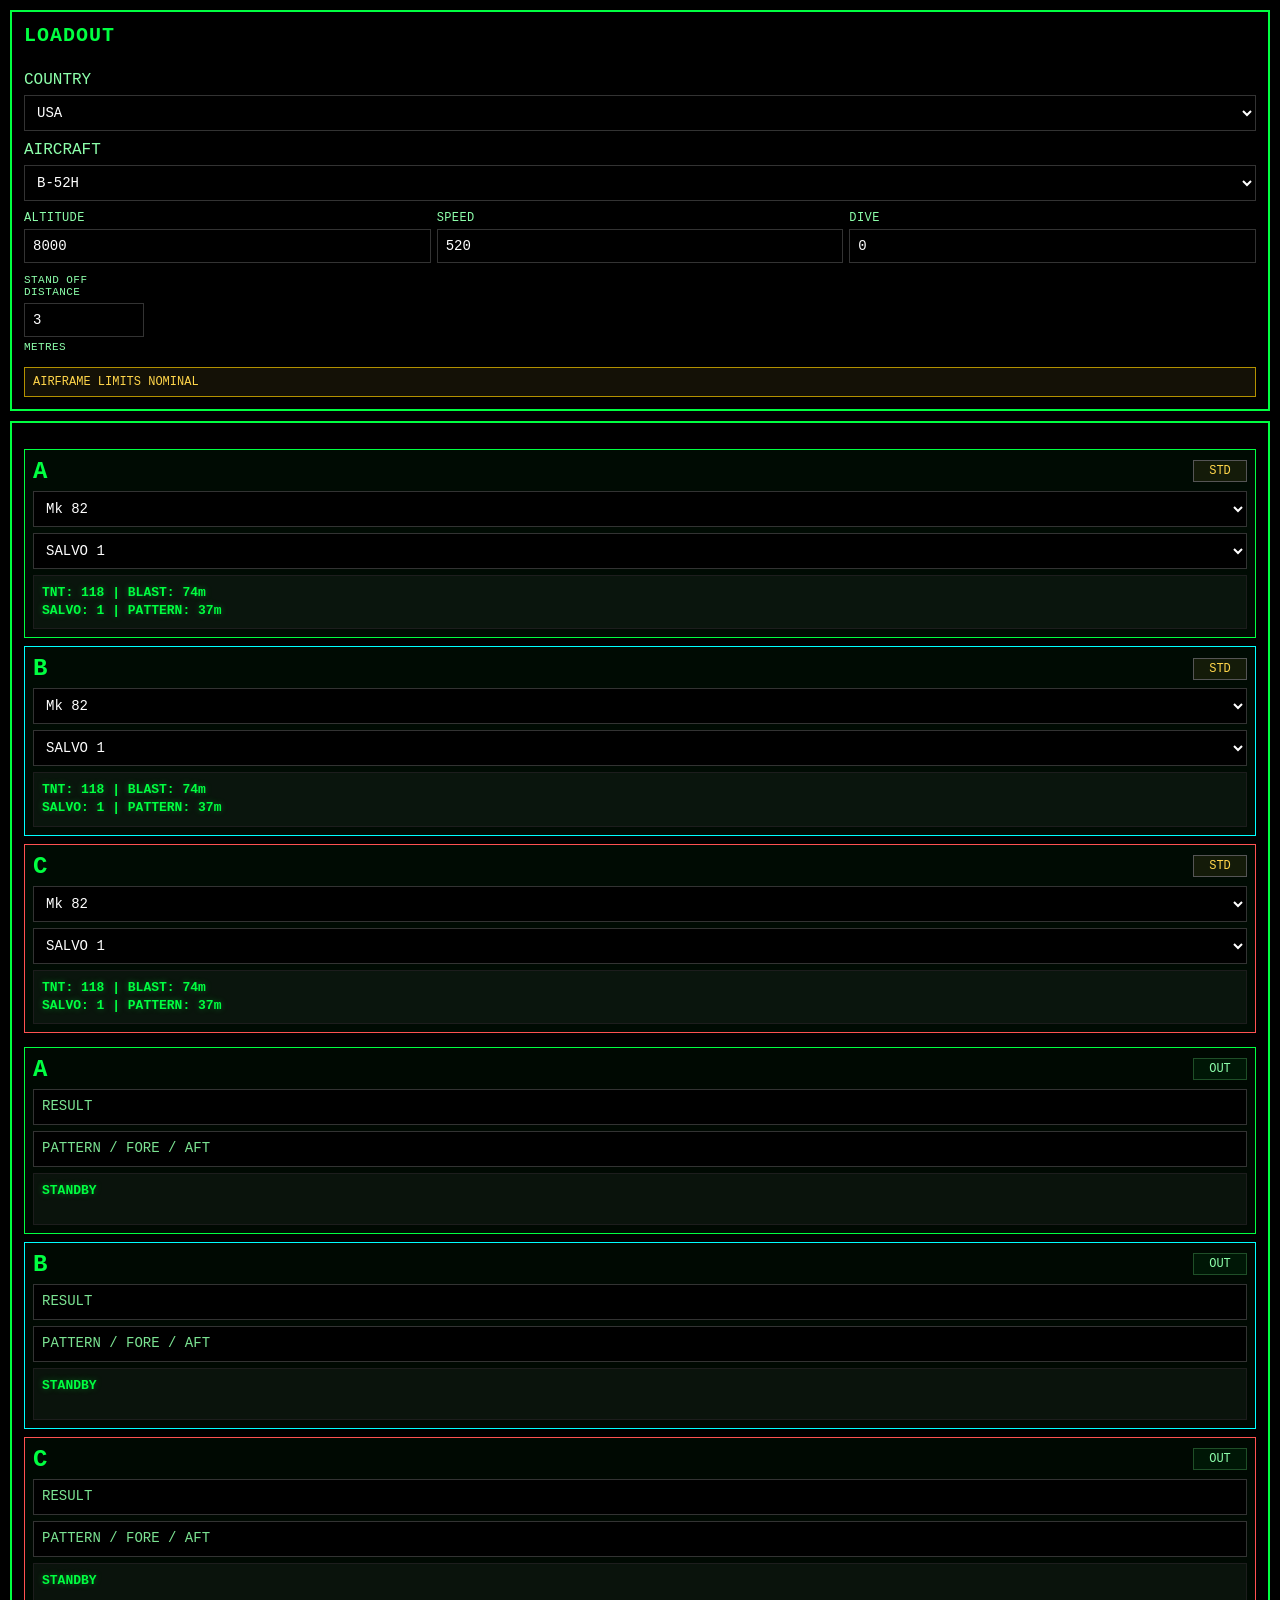
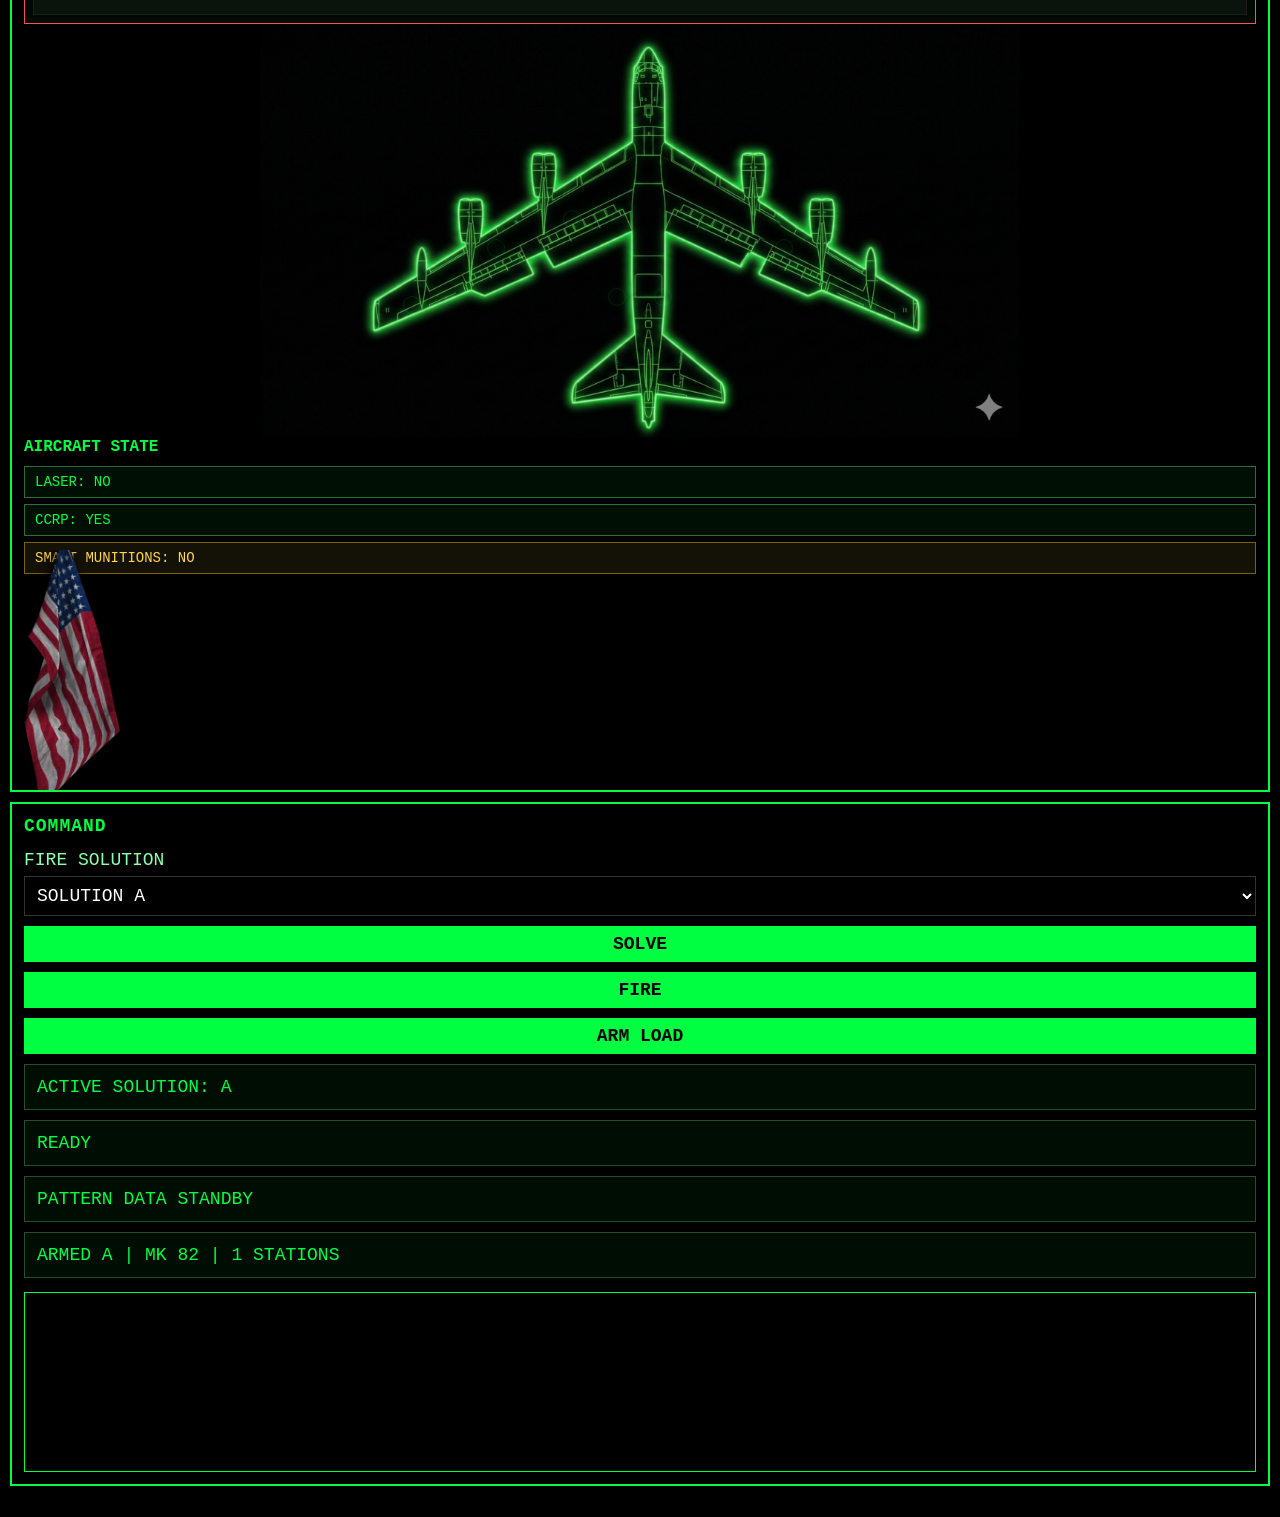
==== index.html @ bca37eea "Add files via upload" ====
<!DOCTYPE html>
<html lang="en">
<head>
  <meta charset="UTF-8">
  <meta name="viewport" content="width=device-width, initial-scale=1.0">
  <title>NORDEN II</title>
  <link rel="stylesheet" href="style.css">
</head>
<body>
  <div class="cockpit">
    <section class="panel left-panel">
      <h2>LOADOUT</h2>

      <label for="country">COUNTRY</label>
      <select id="country" onchange="loadCountry()"></select>

      <label for="ac">AIRCRAFT</label>
      <select id="ac" onchange="loadAircraft()"></select>

      <div class="flight-grid">
        <div class="grid-item">
          <div class="mini-label">ALTITUDE</div>
          <input id="alt" type="number" value="8000">
        </div>
        <div class="grid-item">
          <div class="mini-label">SPEED</div>
          <input id="spd" type="number" value="400" oninput="clampSpeed()">
        </div>
        <div class="grid-item">
          <div class="mini-label">DIVE</div>
          <input id="dive" type="number" value="0">
        </div>
      </div>

      <div class="standoff-block">
        <div class="standoff-label">
          <div>STAND OFF</div>
          <div>DISTANCE</div>
        </div>
        <input id="dist" type="number" value="3">
        <div class="unit-label">METRES</div>
      </div>

      <div id="adv" class="adv">AIRFRAME LIMITS NOMINAL</div>
    </section>

    <section class="panel center-panel">
      <div class="solutions">
        <div class="solution-card sol-a">
          <div class="solution-head">
            <span class="solution-title">A</span>
            <span id="smart-ind-1" class="solution-indicator">STD</span>
          </div>
          <select id="bomb1" onchange="syncSolution(1)"></select>
          <select id="salvo1" onchange="syncSolution(1)"></select>
          <div id="out1" class="solution-readout">READY</div>
        </div>

        <div class="solution-card sol-b">
          <div class="solution-head">
            <span class="solution-title">B</span>
            <span id="smart-ind-2" class="solution-indicator">STD</span>
          </div>
          <select id="bomb2" onchange="syncSolution(2)"></select>
          <select id="salvo2" onchange="syncSolution(2)"></select>
          <div id="out2" class="solution-readout">READY</div>
        </div>

        <div class="solution-card sol-c">
          <div class="solution-head">
            <span class="solution-title">C</span>
            <span id="smart-ind-3" class="solution-indicator">STD</span>
          </div>
          <select id="bomb3" onchange="syncSolution(3)"></select>
          <select id="salvo3" onchange="syncSolution(3)"></select>
          <div id="out3" class="solution-readout">READY</div>
        </div>
      </div>

      <div class="solutions output-solutions">
        <div class="solution-card sol-a output-card">
          <div class="solution-head">
            <span class="solution-title">A</span>
            <span class="solution-indicator output-indicator">OUT</span>
          </div>
          <div class="output-slot">RESULT</div>
          <div class="output-slot">PATTERN / FORE / AFT</div>
          <div id="outA" class="solution-readout output-readout">STANDBY</div>
        </div>

        <div class="solution-card sol-b output-card">
          <div class="solution-head">
            <span class="solution-title">B</span>
            <span class="solution-indicator output-indicator">OUT</span>
          </div>
          <div class="output-slot">RESULT</div>
          <div class="output-slot">PATTERN / FORE / AFT</div>
          <div id="outB" class="solution-readout output-readout">STANDBY</div>
        </div>

        <div class="solution-card sol-c output-card">
          <div class="solution-head">
            <span class="solution-title">C</span>
            <span class="solution-indicator output-indicator">OUT</span>
          </div>
          <div class="output-slot">RESULT</div>
          <div class="output-slot">PATTERN / FORE / AFT</div>
          <div id="outC" class="solution-readout output-readout">STANDBY</div>
        </div>
      </div>

      <div class="aircraft-stage">
        <img src="b52.png" alt="B-52 outline" class="b52">
        <div id="releaseOverlay" class="release-overlay" aria-hidden="true">
          <div class="release-point" data-point="1"></div>
          <div class="release-point" data-point="2"></div>
          <div class="release-point" data-point="3"></div>
          <div class="release-point" data-point="4"></div>
          <div class="release-point" data-point="5"></div>
          <div class="release-point" data-point="6"></div>
          <div class="release-point" data-point="7"></div>
          <div class="release-point" data-point="8"></div>
        </div>
      </div>

      <div class="state-panel under-aircraft">
        <div class="state-title">AIRCRAFT STATE</div>
        <div id="laser" class="state-badge">LASER: NO</div>
        <div id="ccrp" class="state-badge">CCRP: YES</div>
        <div id="smart" class="state-badge smart-off">SMART MUNITIONS: NO</div>
      </div>

      <div class="flag-anchor">
        <img id="flag" class="flag" alt="Country flag">
      </div>
    </section>

    <section class="panel right-panel">
      <h2>COMMAND</h2>

      <label for="focus">FIRE SOLUTION</label>
      <select id="focus" onchange="updateFocus()">
        <option value="1">SOLUTION A</option>
        <option value="2">SOLUTION B</option>
        <option value="3">SOLUTION C</option>
      </select>

      <button onclick="solve()">SOLVE</button>
      <button onclick="fireSolution()">FIRE</button>
      <button onclick="applySalvo()">ARM LOAD</button>

      <div id="focusStatus" class="command-box">ACTIVE SOLUTION: A</div>
      <div id="res" class="command-box">READY</div>
      <div id="pattern" class="command-box">PATTERN DATA STANDBY</div>
      <div id="releaseStatus" class="command-box">RELEASE CHAIN STANDBY</div>

      <div class="radar-box">
        <video id="radarVideo" class="radar-video-panel" autoplay loop muted playsinline>
          <source src="radar.mp4" type="video/mp4">
        </video>
      </div>
    </section>
  </div>

  <script src="script.js"></script>
</body>
</html>
---- style.css ----
* { box-sizing: border-box; }

body {
  margin: 0;
  background: #000;
  color: #00ff41;
  font-family: monospace;
}

.cockpit {
  display: grid;
  grid-template-columns: 300px 1fr 260px;
  gap: 10px;
  padding: 10px;
  min-height: 100vh;
}

.panel {
  border: 2px solid #00ff41;
  background: #000;
  padding: 12px;
  position: relative;
}

h2 {
  margin: 0 0 14px 0;
  font-size: 20px;
  letter-spacing: 1px;
}

label {
  display: block;
  margin: 10px 0 6px;
  color: #8dffab;
  font-size: 16px;
}

input,
select,
button {
  width: 100%;
  background: #000;
  color: #fff;
  border: 1px solid #333;
  padding: 8px;
  font-family: inherit;
  font-size: 14px;
}

button {
  margin-top: 10px;
  background: #00ff41;
  color: #000;
  border: none;
  font-weight: 700;
  cursor: pointer;
}

.left-panel {
  display: flex;
  flex-direction: column;
}

.flight-grid {
  display: grid;
  grid-template-columns: 1fr 1fr 1fr;
  gap: 6px;
  margin-top: 10px;
}

.grid-item {
  min-width: 0;
}

.mini-label {
  font-size: 12px;
  color: #8dffab;
  margin-bottom: 4px;
  letter-spacing: 0.4px;
}

.standoff-block {
  margin-top: 12px;
  max-width: 120px;
}

.standoff-label {
  font-size: 11px;
  color: #8dffab;
  line-height: 1.08;
  margin-bottom: 4px;
  letter-spacing: 0.45px;
}

.unit-label {
  margin-top: 4px;
  font-size: 11px;
  color: #8dffab;
  letter-spacing: 0.4px;
}

.adv {
  margin-top: 14px;
  padding: 7px 8px;
  border: 1px solid #b39100;
  color: #ffd54a;
  background: rgba(255, 213, 74, 0.08);
  font-size: 12px;
}

.center-panel {
  overflow: hidden;
}

.aircraft-stage {
  position: relative;
  width: 100%;
  max-width: 760px;
  margin: 0 auto;
}

.b52 {
  width: 100%;
  max-height: 470px;
  object-fit: contain;
  display: block;
  margin: 0 auto;
}

.release-overlay {
  position: absolute;
  inset: 0;
  pointer-events: none;
}

.release-point {
  position: absolute;
  width: 18px;
  height: 18px;
  border: 1px solid rgba(0, 255, 65, 0.55);
  border-radius: 50%;
  background: rgba(0, 255, 65, 0.10);
  box-shadow: 0 0 8px rgba(0, 255, 65, 0.20);
  opacity: 0.2;
  transform: translate(-50%, -50%);
  transition: opacity 0.18s ease, transform 0.18s ease, box-shadow 0.18s ease, background 0.18s ease;
}

.release-point.armed {
  opacity: 0.9;
  background: rgba(255, 213, 74, 0.28);
  border-color: rgba(255, 213, 74, 0.95);
  box-shadow: 0 0 12px rgba(255, 213, 74, 0.55);
}

.release-point.firing {
  opacity: 1;
  background: rgba(255, 120, 40, 0.85);
  border-color: rgba(255, 180, 80, 1);
  box-shadow: 0 0 18px rgba(255, 120, 40, 0.95);
  transform: translate(-50%, -50%) scale(1.25);
}

.release-point.spent {
  opacity: 0.35;
  background: rgba(0, 255, 65, 0.06);
  border-color: rgba(0, 255, 65, 0.35);
  box-shadow: 0 0 5px rgba(0, 255, 65, 0.15);
}

.release-point[data-point="1"] { left: 20%; top: 68%; }
.release-point[data-point="2"] { left: 31%; top: 54%; }
.release-point[data-point="3"] { left: 41%; top: 47%; }
.release-point[data-point="4"] { left: 47%; top: 66%; }
.release-point[data-point="5"] { left: 53%; top: 66%; }
.release-point[data-point="6"] { left: 59%; top: 47%; }
.release-point[data-point="7"] { left: 69%; top: 54%; }
.release-point[data-point="8"] { left: 80%; top: 68%; }

.state-panel {
  position: absolute;
  top: 10px;
  right: 10px;
  width: 210px;
  z-index: 6;
  text-align: right;
}

.state-title {
  margin-bottom: 10px;
  font-size: 16px;
  font-weight: 700;
}

.state-badge {
  border: 1px solid #2d6d37;
  padding: 7px 10px;
  margin-bottom: 6px;
  background: rgba(0, 255, 65, 0.06);
  font-size: 14px;
}

.smart-off {
  border-color: #7a6400;
  color: #ffd54a;
  background: rgba(255, 213, 74, 0.08);
}

.smart-on {
  border-color: #00ff41;
  color: #00ff41;
  background: rgba(0, 255, 65, 0.08);
}

.solutions {
  position: absolute;
  top: 70px;
  left: 12px;
  width: 300px;
  display: flex;
  flex-direction: column;
  gap: 8px;
  z-index: 5;
}

.output-solutions {
  left: auto;
  right: 12px;
}

.solution-card {
  border: 1px solid #00ff41;
  background: rgba(0, 255, 65, 0.045);
  padding: 8px;
  min-height: 176px;
}

.sol-a { border-color: #00ff41; }
.sol-b { border-color: #00ffff; }
.sol-c { border-color: #ff5151; }

.solution-head {
  display: flex;
  justify-content: space-between;
  align-items: center;
  margin-bottom: 6px;
}

.solution-title {
  font-size: 24px;
  font-weight: 700;
}

.solution-indicator {
  min-width: 54px;
  padding: 3px 6px;
  text-align: center;
  font-size: 12px;
  color: #ffd54a;
  border: 1px solid #555;
  background: rgba(255, 213, 74, 0.08);
}

.solution-indicator.smart {
  color: #00ff41;
  border-color: #00ff41;
  background: rgba(0, 255, 65, 0.08);
}

.solution-card select {
  margin-bottom: 6px;
}

.solution-readout {
  min-height: 52px;
  padding: 8px;
  border: 1px solid #1d1d1d;
  background: rgba(255,255,255,0.04);
  font-size: 13px;
  line-height: 1.4;
  font-weight: 700;
  text-shadow: 0 0 6px rgba(0,255,65,0.35);
}

.output-card {
  background: rgba(0, 255, 65, 0.035);
}

.output-indicator {
  color: #8dffab;
  border-color: #1f4f28;
  background: rgba(0, 255, 65, 0.06);
}

.output-slot {
  width: 100%;
  margin-bottom: 6px;
  background: #000;
  color: #7be392;
  border: 1px solid #333;
  padding: 8px;
  font-family: inherit;
  font-size: 14px;
  min-height: 36px;
}

.output-readout {
  min-height: 52px;
  white-space: pre-line;
}

.flag-anchor {
  position: absolute;
  right: 18px;
  bottom: 78px;
  width: 120px;
  height: 190px;
  z-index: 7;
}

.flag {
  position: absolute;
  left: 0;
  bottom: 0;
  width: 120px;
  height: auto;
  z-index: 2;
  object-fit: contain;
  background: transparent;
}

.under-aircraft {
  top: auto;
  right: auto;
  left: 50%;
  bottom: 182px;
  transform: translateX(-50%);
  width: 250px;
  text-align: center;
  z-index: 6;
}

.right-panel h2,
.right-panel label,
.right-panel select,
.right-panel button,
.command-box {
  font-size: 18px;
}

.command-box {
  border: 1px solid #1f4f28;
  padding: 12px;
  margin-top: 10px;
  min-height: 44px;
  background: rgba(0, 255, 65, 0.05);
}

.radar-box {
  margin-top: 14px;
  width: 100%;
  height: 180px;
  border: 1px solid #00ff41;
  background: #000;
  overflow: hidden;
}

.radar-video-panel {
  width: 100%;
  height: 100%;
  object-fit: cover;
  display: block;
  opacity: 0.55;
  background: #000;
}

@media (max-width: 1280px) {
  .cockpit {
    grid-template-columns: 1fr;
  }

  .solutions,
  .output-solutions {
    position: static;
    width: 100%;
    margin-top: 14px;
  }

  .state-panel,
  .under-aircraft {
    position: static;
    width: 100%;
    margin-bottom: 12px;
    transform: none;
    text-align: left;
  }

  .flag-anchor {
    position: static;
    width: 120px;
    height: 190px;
    margin-top: 14px;
  }
}
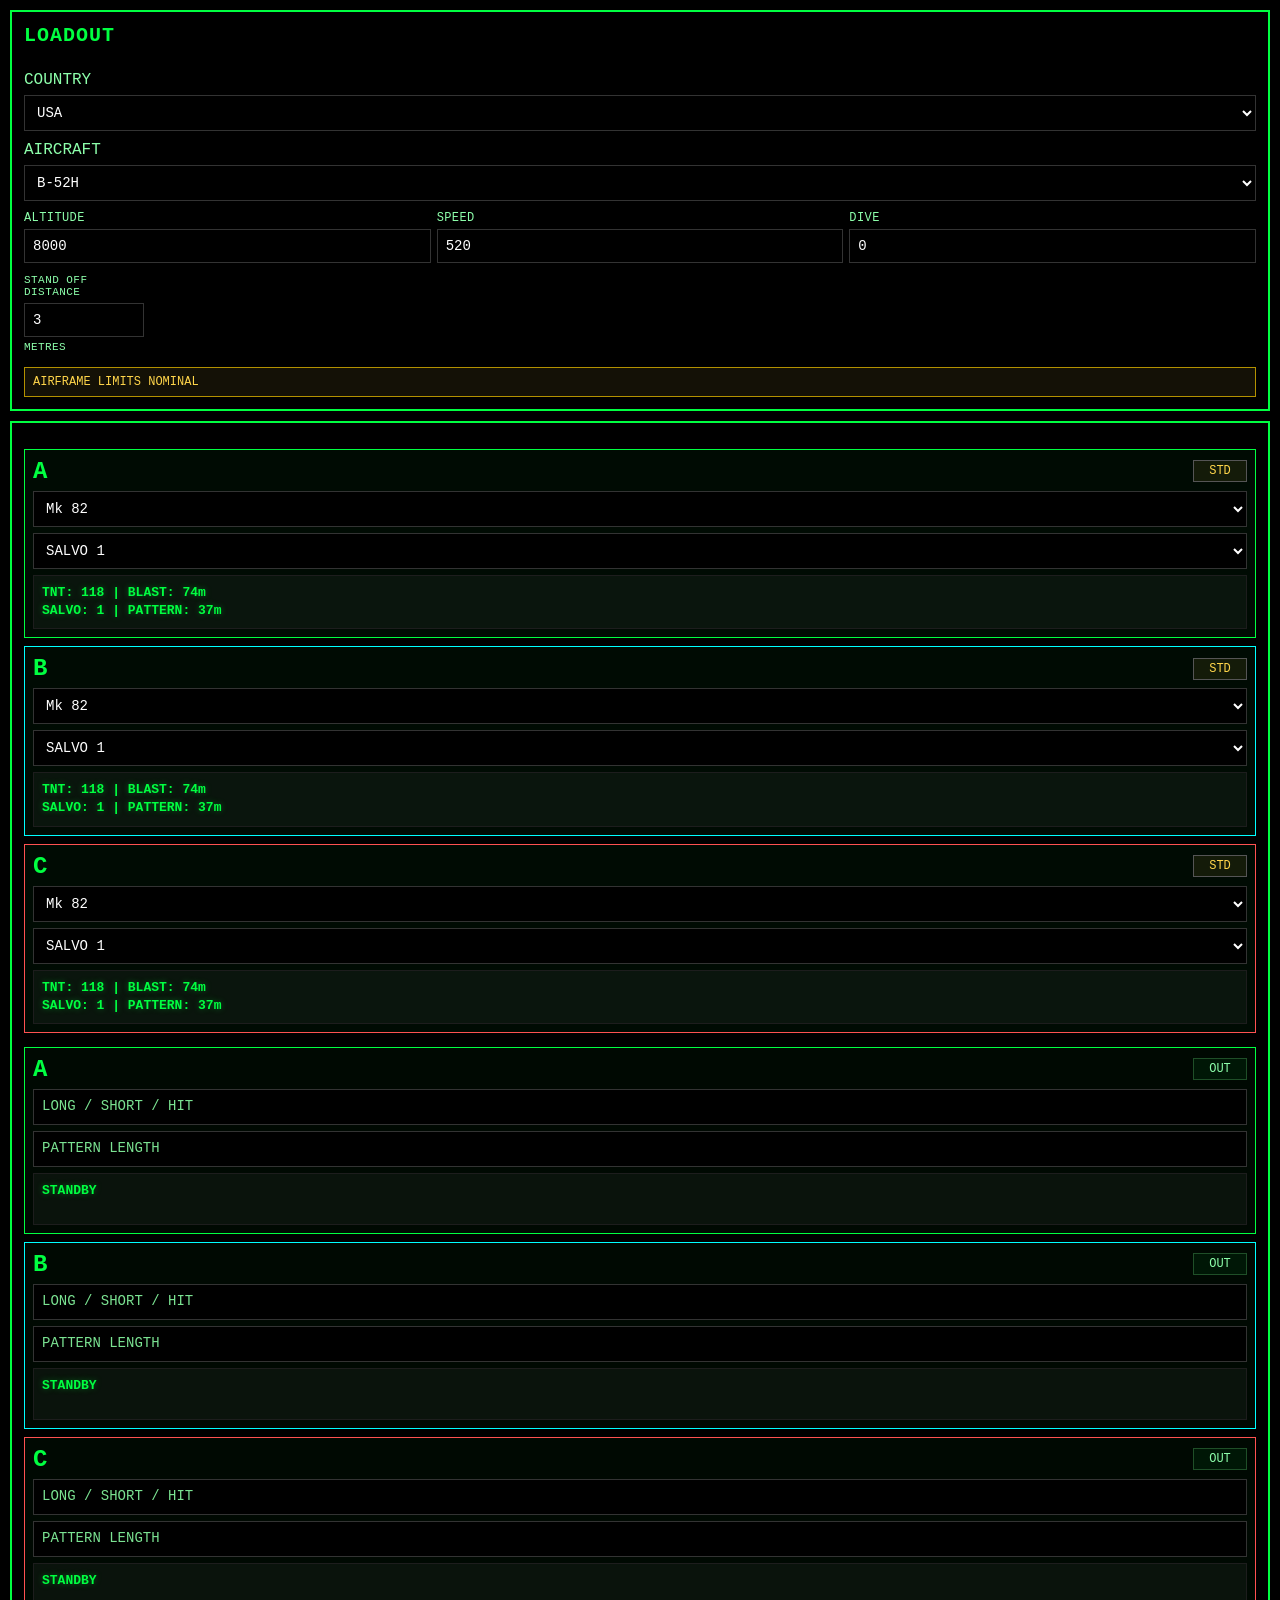
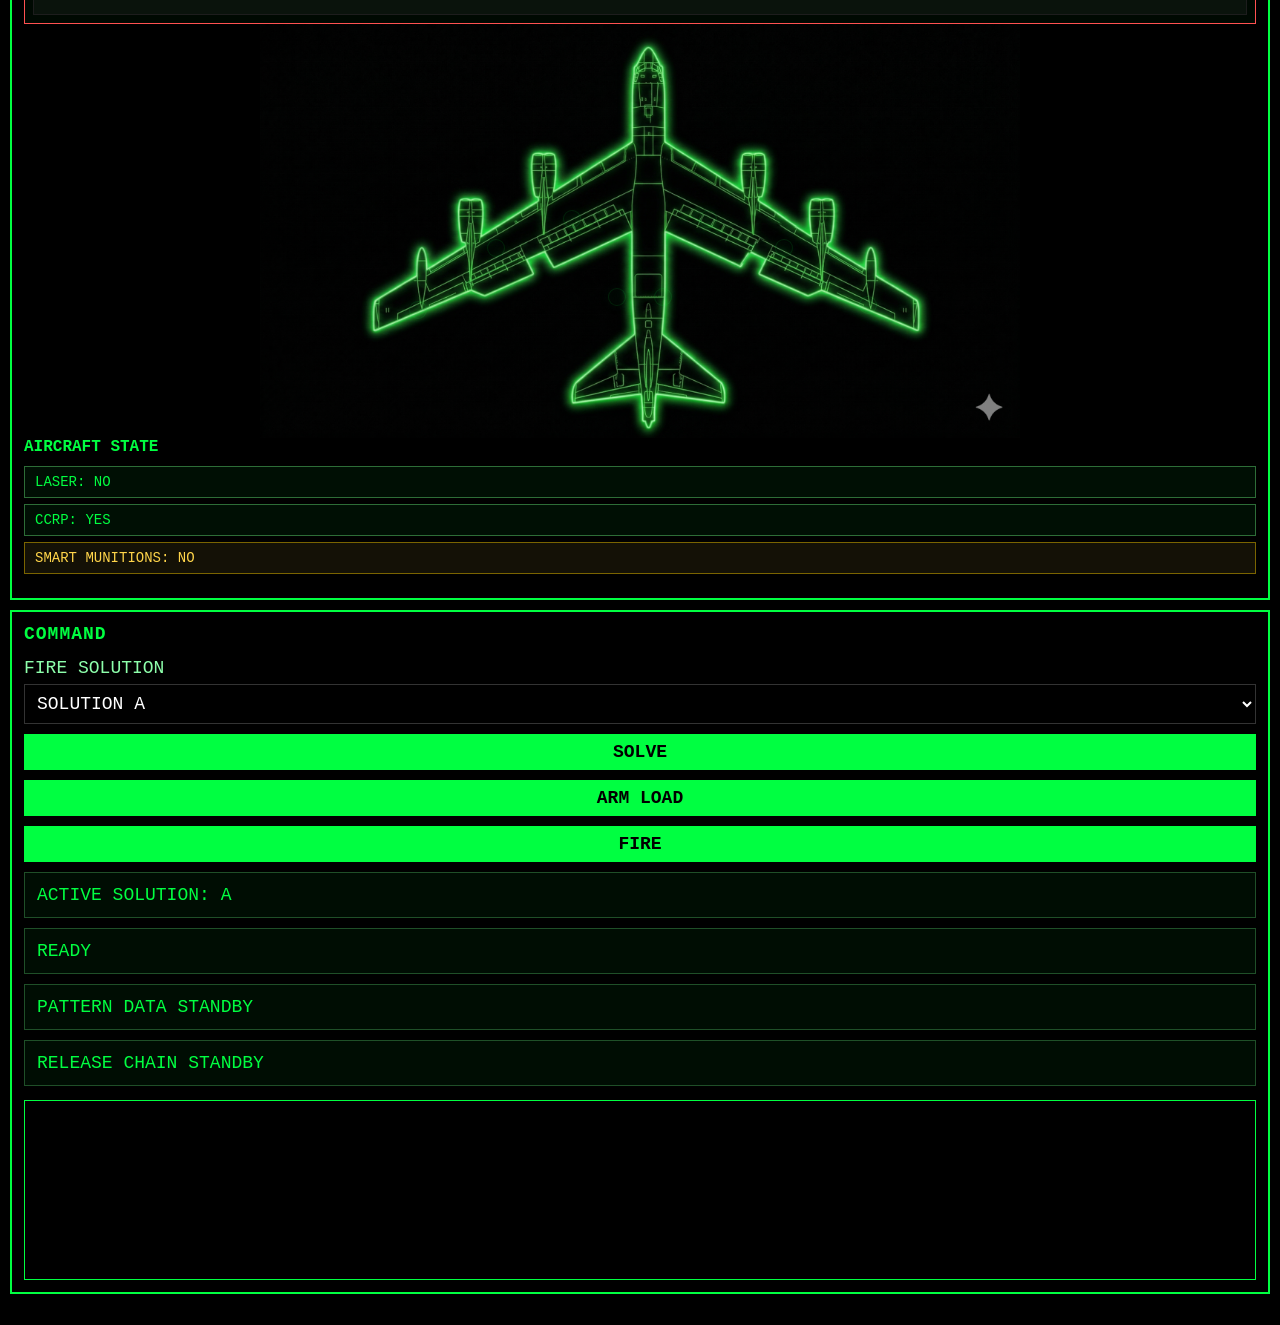
==== commit 19d72838: "Add files via upload" ====
--- a/index.html
+++ b/index.html
@@ -83,8 +83,8 @@
             <span class="solution-title">A</span>
             <span class="solution-indicator output-indicator">OUT</span>
           </div>
-          <div class="output-slot">RESULT</div>
-          <div class="output-slot">PATTERN / FORE / AFT</div>
+          <div class="output-slot">LONG / SHORT / HIT</div>
+          <div class="output-slot">PATTERN LENGTH</div>
           <div id="outA" class="solution-readout output-readout">STANDBY</div>
         </div>
 
@@ -93,8 +93,8 @@
             <span class="solution-title">B</span>
             <span class="solution-indicator output-indicator">OUT</span>
           </div>
-          <div class="output-slot">RESULT</div>
-          <div class="output-slot">PATTERN / FORE / AFT</div>
+          <div class="output-slot">LONG / SHORT / HIT</div>
+          <div class="output-slot">PATTERN LENGTH</div>
           <div id="outB" class="solution-readout output-readout">STANDBY</div>
         </div>
 
@@ -103,8 +103,8 @@
             <span class="solution-title">C</span>
             <span class="solution-indicator output-indicator">OUT</span>
           </div>
-          <div class="output-slot">RESULT</div>
-          <div class="output-slot">PATTERN / FORE / AFT</div>
+          <div class="output-slot">LONG / SHORT / HIT</div>
+          <div class="output-slot">PATTERN LENGTH</div>
           <div id="outC" class="solution-readout output-readout">STANDBY</div>
         </div>
       </div>
@@ -129,10 +129,6 @@
         <div id="ccrp" class="state-badge">CCRP: YES</div>
         <div id="smart" class="state-badge smart-off">SMART MUNITIONS: NO</div>
       </div>
-
-      <div class="flag-anchor">
-        <img id="flag" class="flag" alt="Country flag">
-      </div>
     </section>
 
     <section class="panel right-panel">
@@ -146,8 +142,8 @@
       </select>
 
       <button onclick="solve()">SOLVE</button>
+      <button onclick="armLoad()">ARM LOAD</button>
       <button onclick="fireSolution()">FIRE</button>
-      <button onclick="applySalvo()">ARM LOAD</button>
 
       <div id="focusStatus" class="command-box">ACTIVE SOLUTION: A</div>
       <div id="res" class="command-box">READY</div>
--- a/style.css
+++ b/style.css
@@ -168,7 +168,7 @@
   box-shadow: 0 0 5px rgba(0, 255, 65, 0.15);
 }
 
-.release-point[data-point="1"] { left: 20%; top: 68%; }
+.release-point[data-point="1"] { left: 20.8%; top: 69.2%; }
 .release-point[data-point="2"] { left: 31%; top: 54%; }
 .release-point[data-point="3"] { left: 41%; top: 47%; }
 .release-point[data-point="4"] { left: 47%; top: 66%; }
@@ -309,25 +309,6 @@
   white-space: pre-line;
 }
 
-.flag-anchor {
-  position: absolute;
-  right: 18px;
-  bottom: 78px;
-  width: 120px;
-  height: 190px;
-  z-index: 7;
-}
-
-.flag {
-  position: absolute;
-  left: 0;
-  bottom: 0;
-  width: 120px;
-  height: auto;
-  z-index: 2;
-  object-fit: contain;
-  background: transparent;
-}
 
 .under-aircraft {
   top: auto;
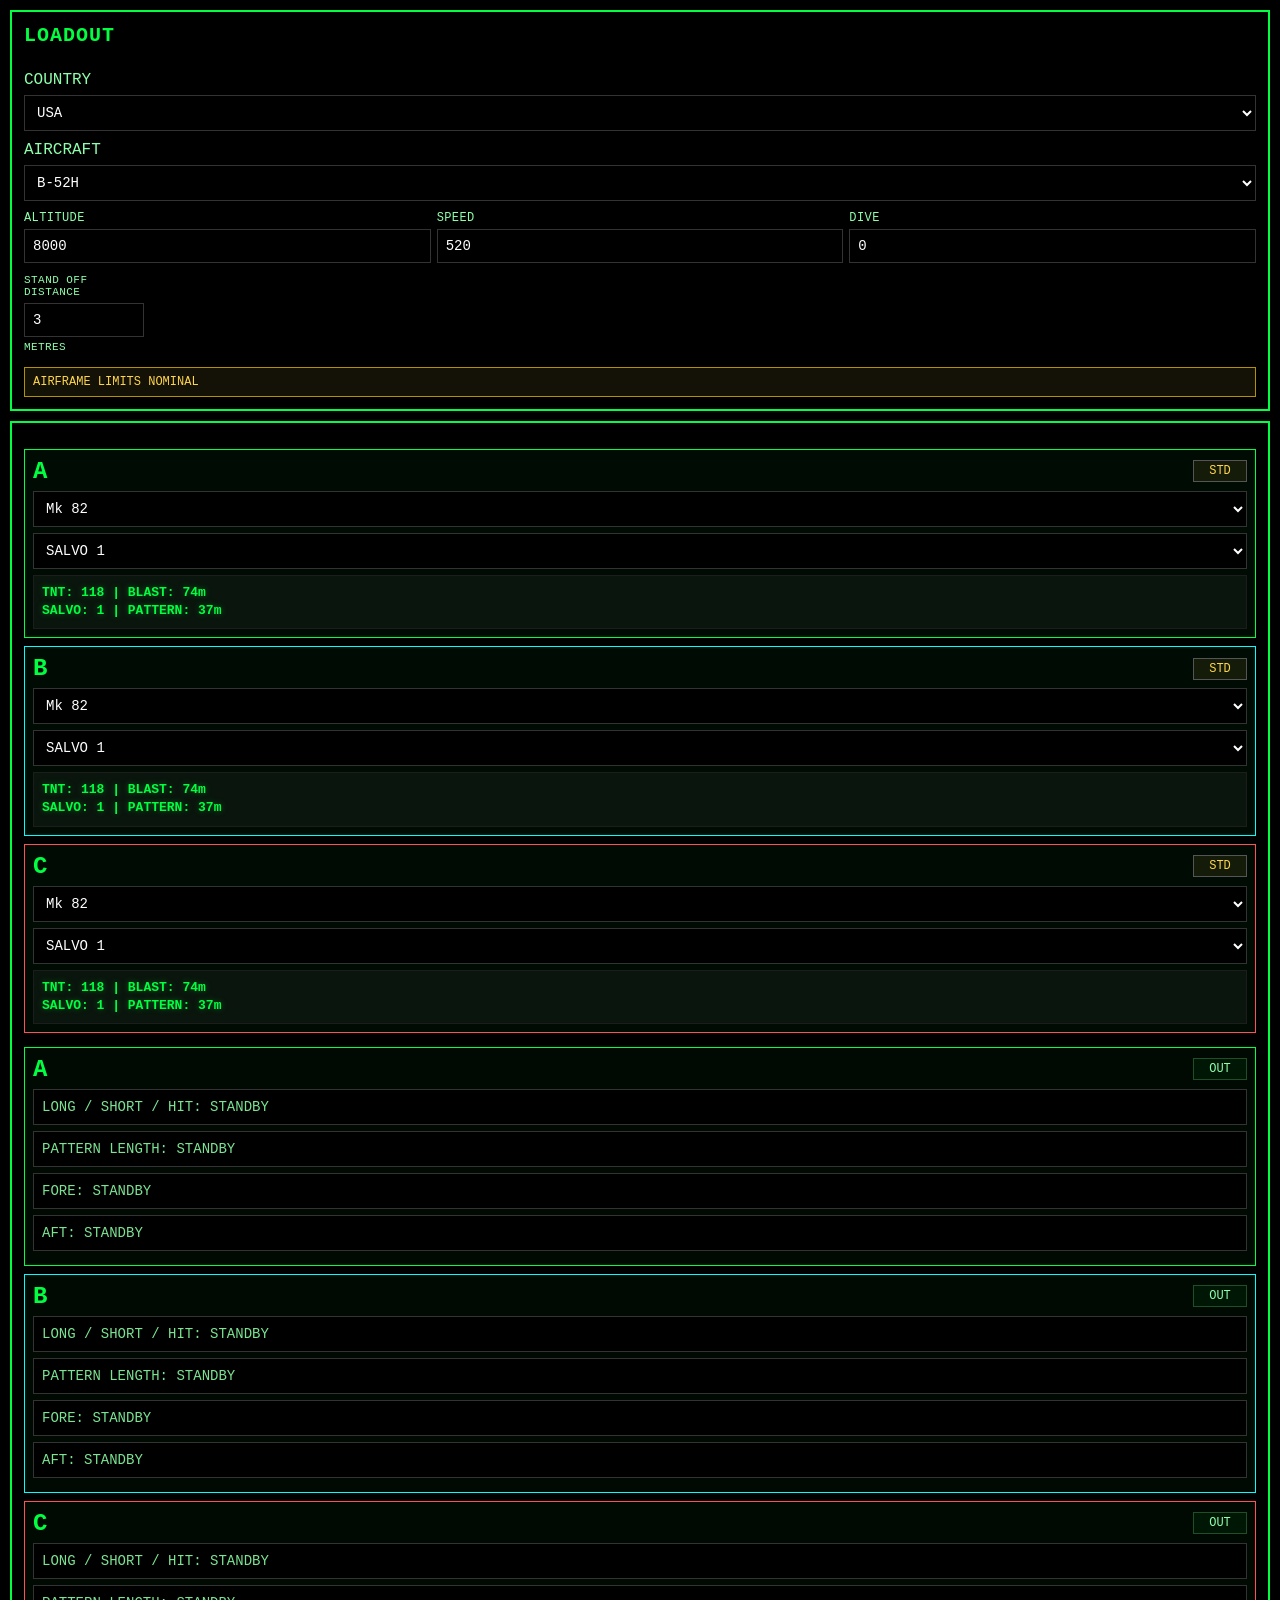
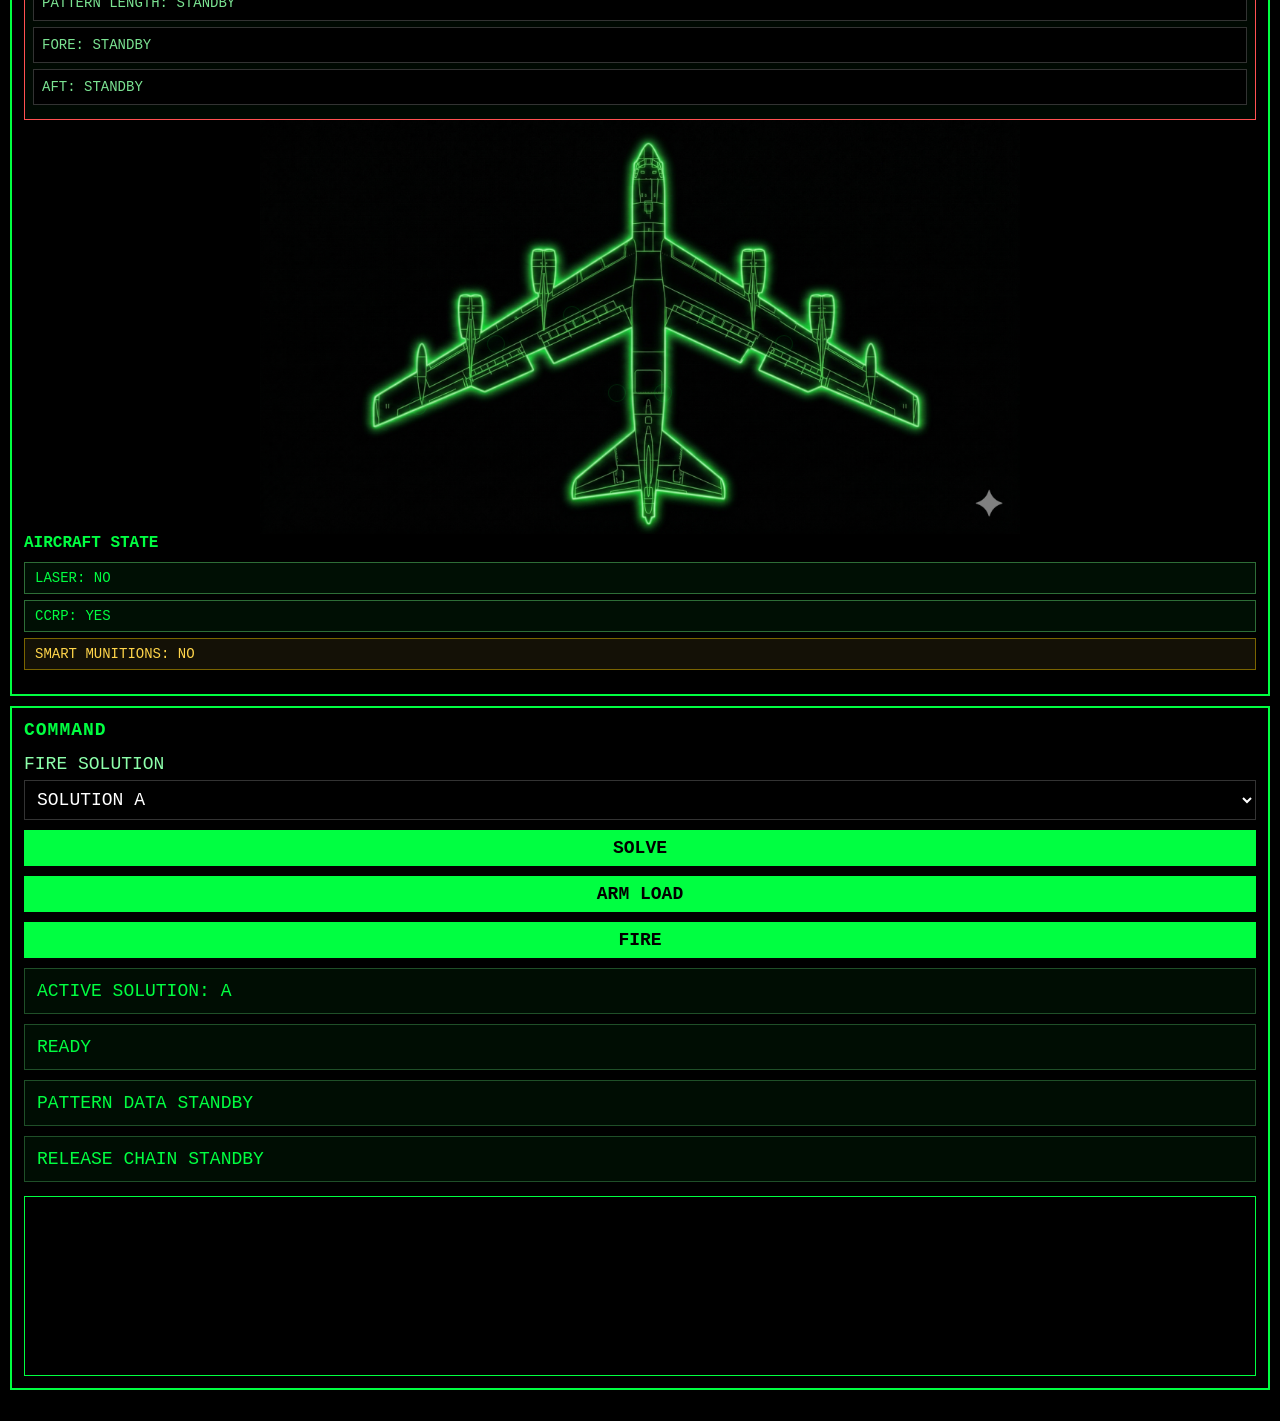
==== commit c744c657: "Add files via upload" ====
--- a/index.html
+++ b/index.html
@@ -83,29 +83,30 @@
             <span class="solution-title">A</span>
             <span class="solution-indicator output-indicator">OUT</span>
           </div>
-          <div class="output-slot">LONG / SHORT / HIT</div>
-          <div class="output-slot">PATTERN LENGTH</div>
-          <div id="outA" class="solution-readout output-readout">STANDBY</div>
+          <div id="outA_result" class="output-slot">LONG / SHORT / HIT: STANDBY</div>
+          <div id="outA_pattern" class="output-slot">PATTERN LENGTH: STANDBY</div>
+          <div id="outA_fore" class="output-slot">FORE: STANDBY</div>
+          <div id="outA_aft" class="output-slot">AFT: STANDBY</div>
         </div>
-
         <div class="solution-card sol-b output-card">
           <div class="solution-head">
             <span class="solution-title">B</span>
             <span class="solution-indicator output-indicator">OUT</span>
           </div>
-          <div class="output-slot">LONG / SHORT / HIT</div>
-          <div class="output-slot">PATTERN LENGTH</div>
-          <div id="outB" class="solution-readout output-readout">STANDBY</div>
+          <div id="outB_result" class="output-slot">LONG / SHORT / HIT: STANDBY</div>
+          <div id="outB_pattern" class="output-slot">PATTERN LENGTH: STANDBY</div>
+          <div id="outB_fore" class="output-slot">FORE: STANDBY</div>
+          <div id="outB_aft" class="output-slot">AFT: STANDBY</div>
         </div>
-
         <div class="solution-card sol-c output-card">
           <div class="solution-head">
             <span class="solution-title">C</span>
             <span class="solution-indicator output-indicator">OUT</span>
           </div>
-          <div class="output-slot">LONG / SHORT / HIT</div>
-          <div class="output-slot">PATTERN LENGTH</div>
-          <div id="outC" class="solution-readout output-readout">STANDBY</div>
+          <div id="outC_result" class="output-slot">LONG / SHORT / HIT: STANDBY</div>
+          <div id="outC_pattern" class="output-slot">PATTERN LENGTH: STANDBY</div>
+          <div id="outC_fore" class="output-slot">FORE: STANDBY</div>
+          <div id="outC_aft" class="output-slot">AFT: STANDBY</div>
         </div>
       </div>
 
--- a/style.css
+++ b/style.css
@@ -302,6 +302,8 @@
   font-family: inherit;
   font-size: 14px;
   min-height: 36px;
+  display: flex;
+  align-items: center;
 }
 
 .output-readout {
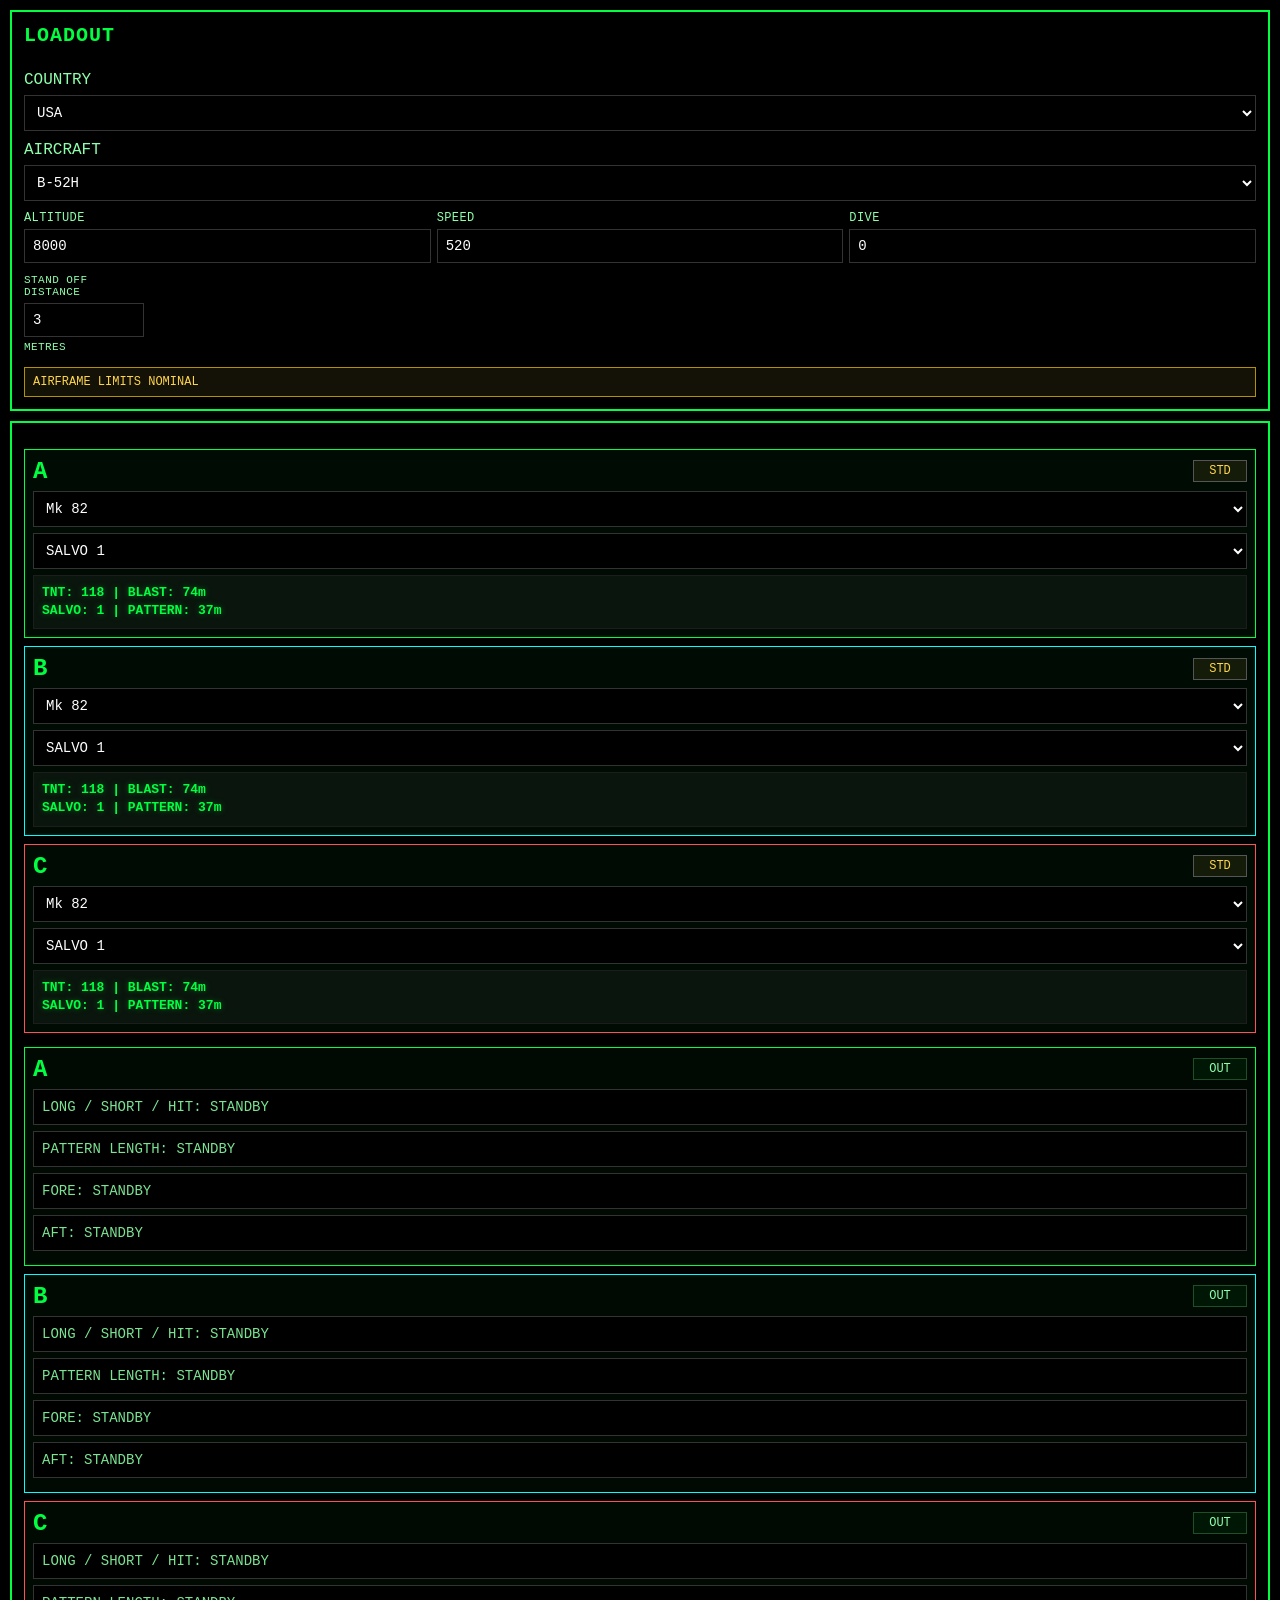
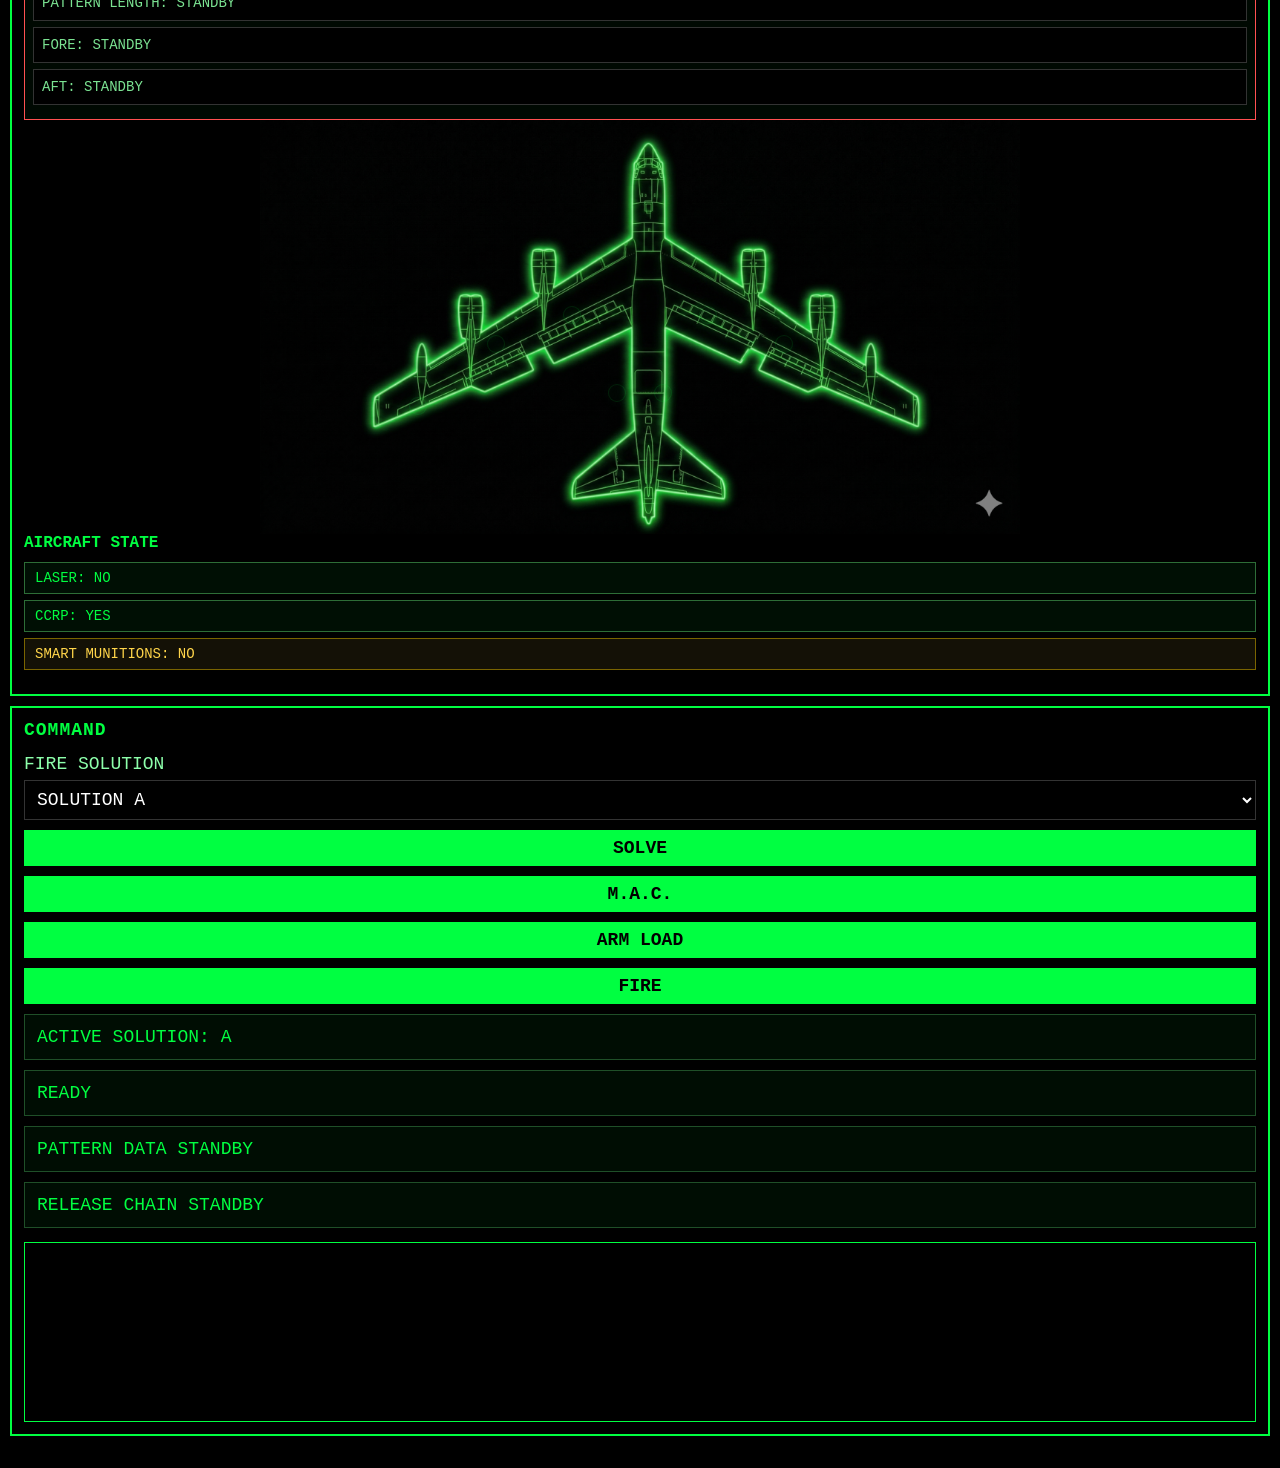
==== commit 8fea6ea7: "Add files via upload" ====
--- a/index.html
+++ b/index.html
@@ -143,6 +143,7 @@
       </select>
 
       <button onclick="solve()">SOLVE</button>
+      <button onclick="openMAC()">M.A.C.</button>
       <button onclick="armLoad()">ARM LOAD</button>
       <button onclick="fireSolution()">FIRE</button>
 
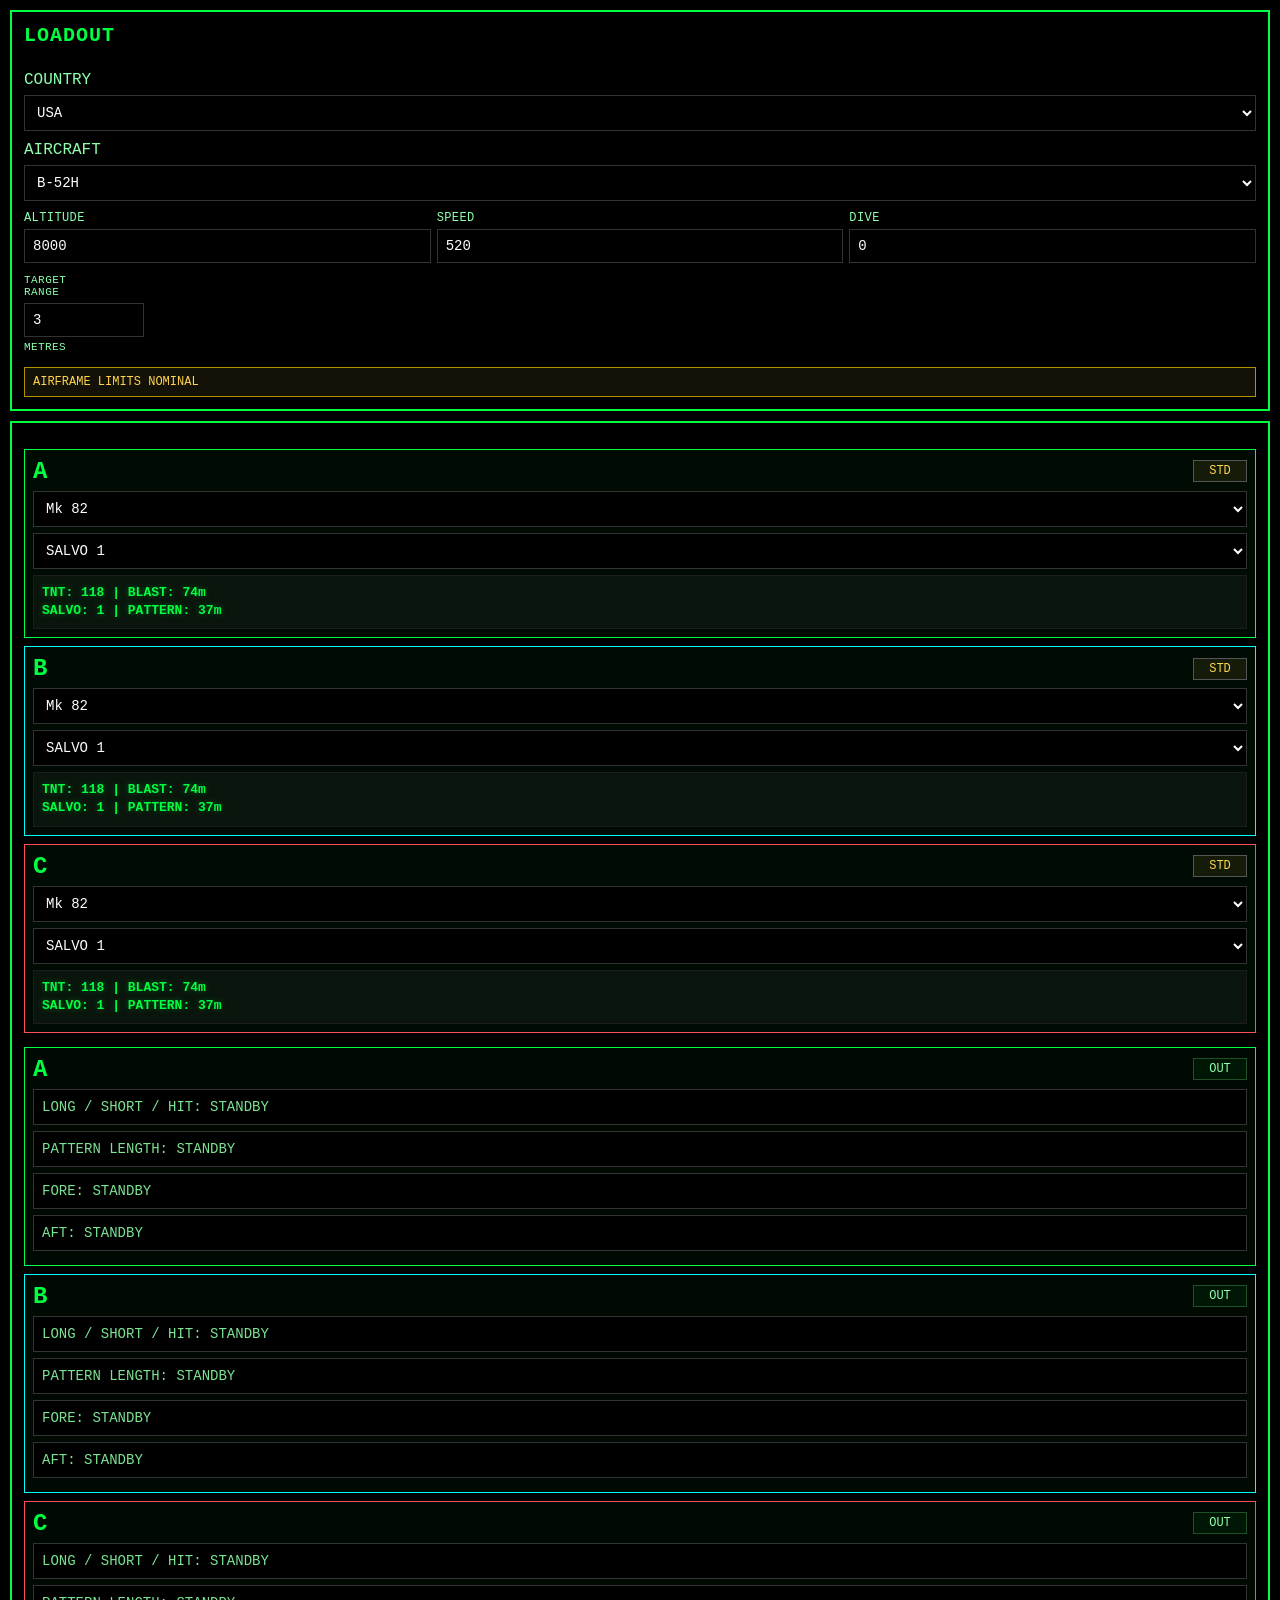
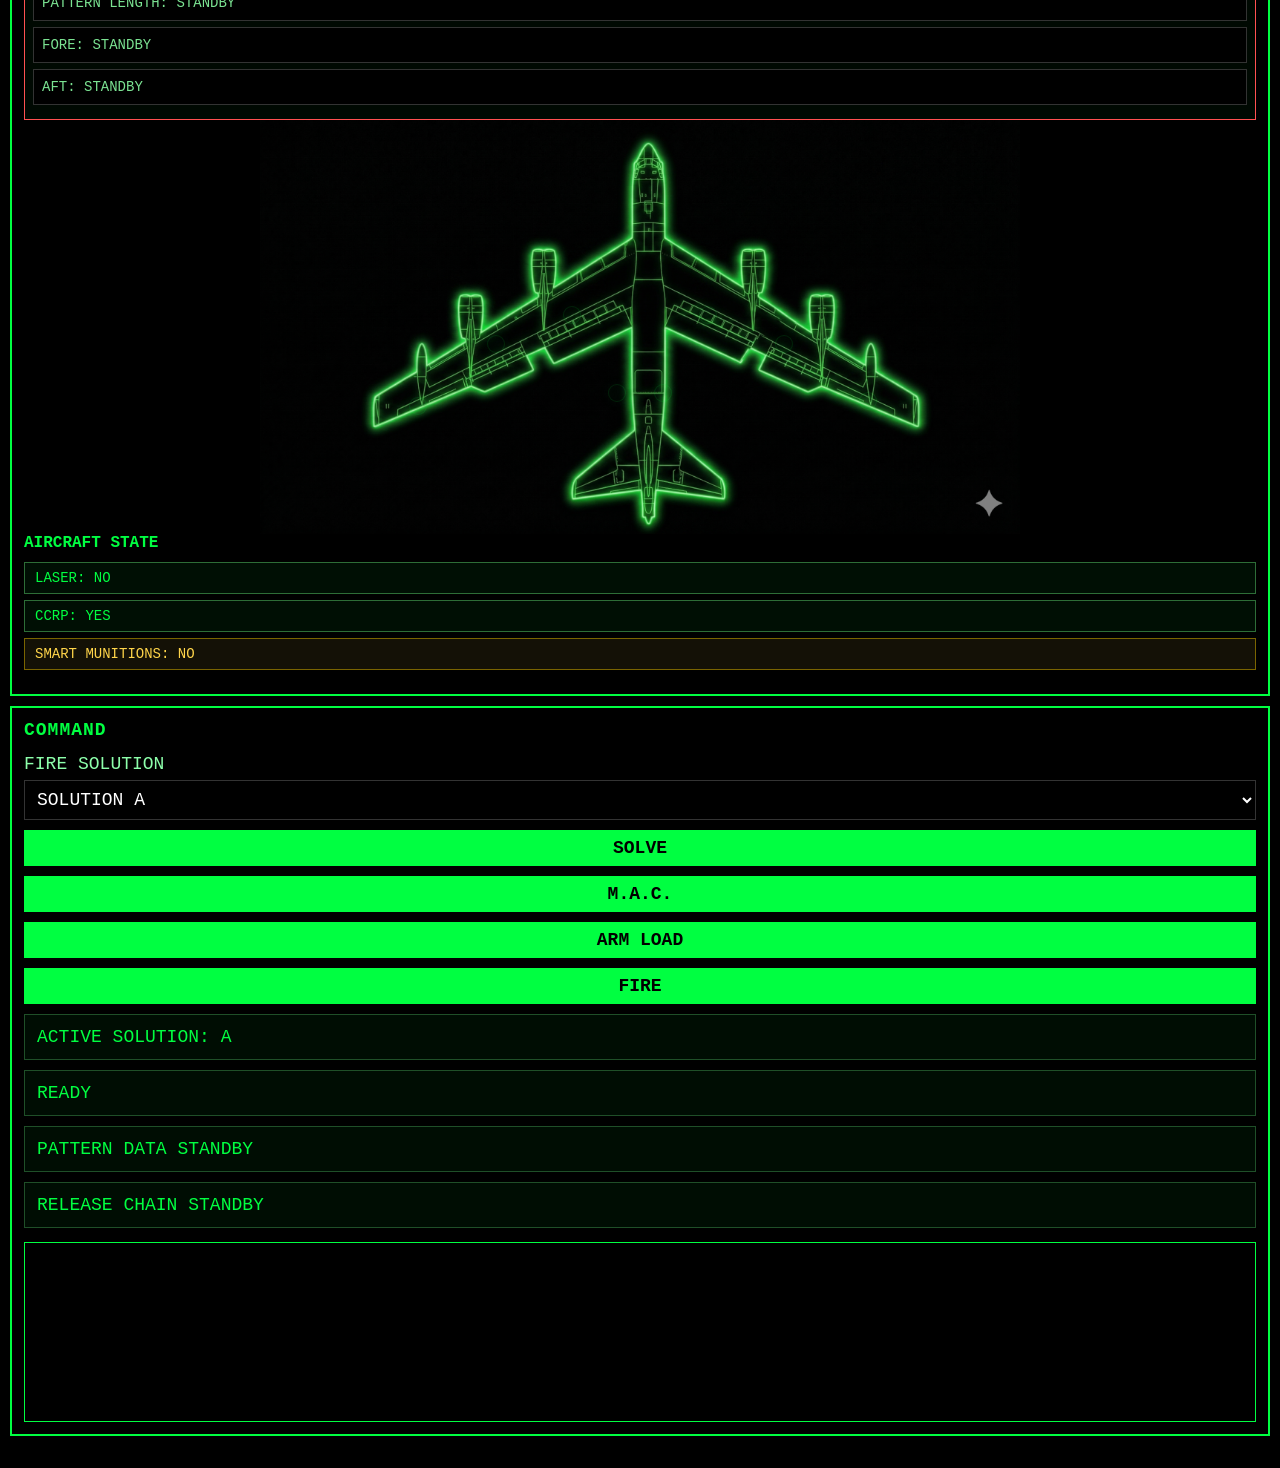
==== commit 7e448b37: "Add files via upload" ====
--- a/index.html
+++ b/index.html
@@ -34,8 +34,8 @@
 
       <div class="standoff-block">
         <div class="standoff-label">
-          <div>STAND OFF</div>
-          <div>DISTANCE</div>
+          <div>TARGET</div>
+          <div>RANGE</div>
         </div>
         <input id="dist" type="number" value="3">
         <div class="unit-label">METRES</div>
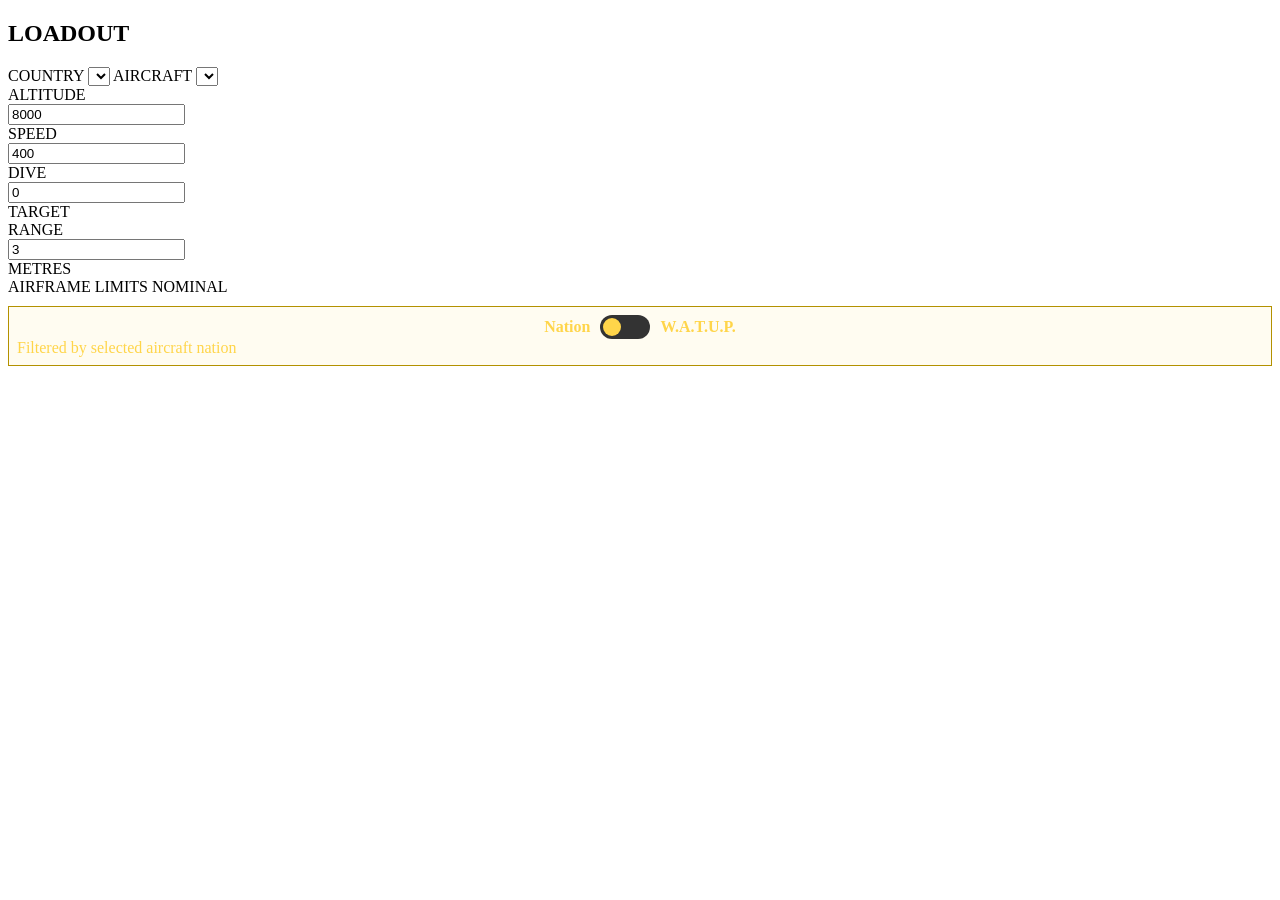
==== commit 3fef8c5e: "Add files via upload" ====
--- a/index.html
+++ b/index.html
@@ -42,122 +42,32 @@
       </div>
 
       <div id="adv" class="adv">AIRFRAME LIMITS NOMINAL</div>
-    </section>
 
-    <section class="panel center-panel">
-      <div class="solutions">
-        <div class="solution-card sol-a">
-          <div class="solution-head">
-            <span class="solution-title">A</span>
-            <span id="smart-ind-1" class="solution-indicator">STD</span>
-          </div>
-          <select id="bomb1" onchange="syncSolution(1)"></select>
-          <select id="salvo1" onchange="syncSolution(1)"></select>
-          <div id="out1" class="solution-readout">READY</div>
+      <!-- WATUP SWITCH -->
+      <div id="bombModeBar" class="bomb-mode-bar">
+        <div class="bomb-mode-toggle"
+          title="W.A.T.U.P. Mode — Wild Ass Test Un-Pressured: no restrictions, load anything.">
+
+          <span>Nation</span>
+
+          <label class="switch">
+            <input type="checkbox" id="watupToggle">
+            <span class="slider"></span>
+          </label>
+
+          <span>W.A.T.U.P.</span>
         </div>
 
-        <div class="solution-card sol-b">
-          <div class="solution-head">
-            <span class="solution-title">B</span>
-            <span id="smart-ind-2" class="solution-indicator">STD</span>
-          </div>
-          <select id="bomb2" onchange="syncSolution(2)"></select>
-          <select id="salvo2" onchange="syncSolution(2)"></select>
-          <div id="out2" class="solution-readout">READY</div>
-        </div>
-
-        <div class="solution-card sol-c">
-          <div class="solution-head">
-            <span class="solution-title">C</span>
-            <span id="smart-ind-3" class="solution-indicator">STD</span>
-          </div>
-          <select id="bomb3" onchange="syncSolution(3)"></select>
-          <select id="salvo3" onchange="syncSolution(3)"></select>
-          <div id="out3" class="solution-readout">READY</div>
+        <div id="bombModeHint" class="bomb-mode-hint">
+          Filtered by selected aircraft nation
         </div>
       </div>
 
-      <div class="solutions output-solutions">
-        <div class="solution-card sol-a output-card">
-          <div class="solution-head">
-            <span class="solution-title">A</span>
-            <span class="solution-indicator output-indicator">OUT</span>
-          </div>
-          <div id="outA_result" class="output-slot">LONG / SHORT / HIT: STANDBY</div>
-          <div id="outA_pattern" class="output-slot">PATTERN LENGTH: STANDBY</div>
-          <div id="outA_fore" class="output-slot">FORE: STANDBY</div>
-          <div id="outA_aft" class="output-slot">AFT: STANDBY</div>
-        </div>
-        <div class="solution-card sol-b output-card">
-          <div class="solution-head">
-            <span class="solution-title">B</span>
-            <span class="solution-indicator output-indicator">OUT</span>
-          </div>
-          <div id="outB_result" class="output-slot">LONG / SHORT / HIT: STANDBY</div>
-          <div id="outB_pattern" class="output-slot">PATTERN LENGTH: STANDBY</div>
-          <div id="outB_fore" class="output-slot">FORE: STANDBY</div>
-          <div id="outB_aft" class="output-slot">AFT: STANDBY</div>
-        </div>
-        <div class="solution-card sol-c output-card">
-          <div class="solution-head">
-            <span class="solution-title">C</span>
-            <span class="solution-indicator output-indicator">OUT</span>
-          </div>
-          <div id="outC_result" class="output-slot">LONG / SHORT / HIT: STANDBY</div>
-          <div id="outC_pattern" class="output-slot">PATTERN LENGTH: STANDBY</div>
-          <div id="outC_fore" class="output-slot">FORE: STANDBY</div>
-          <div id="outC_aft" class="output-slot">AFT: STANDBY</div>
-        </div>
-      </div>
-
-      <div class="aircraft-stage">
-        <img src="b52.png" alt="B-52 outline" class="b52">
-        <div id="releaseOverlay" class="release-overlay" aria-hidden="true">
-          <div class="release-point" data-point="1"></div>
-          <div class="release-point" data-point="2"></div>
-          <div class="release-point" data-point="3"></div>
-          <div class="release-point" data-point="4"></div>
-          <div class="release-point" data-point="5"></div>
-          <div class="release-point" data-point="6"></div>
-          <div class="release-point" data-point="7"></div>
-          <div class="release-point" data-point="8"></div>
-        </div>
-      </div>
-
-      <div class="state-panel under-aircraft">
-        <div class="state-title">AIRCRAFT STATE</div>
-        <div id="laser" class="state-badge">LASER: NO</div>
-        <div id="ccrp" class="state-badge">CCRP: YES</div>
-        <div id="smart" class="state-badge smart-off">SMART MUNITIONS: NO</div>
-      </div>
     </section>
 
-    <section class="panel right-panel">
-      <h2>COMMAND</h2>
-
-      <label for="focus">FIRE SOLUTION</label>
-      <select id="focus" onchange="updateFocus()">
-        <option value="1">SOLUTION A</option>
-        <option value="2">SOLUTION B</option>
-        <option value="3">SOLUTION C</option>
-      </select>
-
-      <button onclick="solve()">SOLVE</button>
-      <button onclick="openMAC()">M.A.C.</button>
-      <button onclick="armLoad()">ARM LOAD</button>
-      <button onclick="fireSolution()">FIRE</button>
-
-      <div id="focusStatus" class="command-box">ACTIVE SOLUTION: A</div>
-      <div id="res" class="command-box">READY</div>
-      <div id="pattern" class="command-box">PATTERN DATA STANDBY</div>
-      <div id="releaseStatus" class="command-box">RELEASE CHAIN STANDBY</div>
-
-      <div class="radar-box">
-        <video id="radarVideo" class="radar-video-panel" autoplay loop muted playsinline>
-          <source src="radar.mp4" type="video/mp4">
-        </video>
-      </div>
-    </section>
+    <!-- rest unchanged -->
+    <section class="panel center-panel"></section>
+    <section class="panel right-panel"></section>
   </div>
 
   <script src="script.js"></script>
--- a/style.css
+++ b/style.css
@@ -1,387 +1,47 @@
-* { box-sizing: border-box; }
 
-body {
-  margin: 0;
-  background: #000;
-  color: #00ff41;
-  font-family: monospace;
+.bomb-mode-bar {
+  margin-top: 10px;
+  padding: 8px;
+  border: 1px solid #b39100;
+  background: rgba(255, 213, 74, 0.08);
+  color: #ffd54a;
 }
 
-.cockpit {
-  display: grid;
-  grid-template-columns: 300px 1fr 260px;
+.bomb-mode-toggle {
+  display: flex;
+  align-items: center;
+  justify-content: center;
   gap: 10px;
-  padding: 10px;
-  min-height: 100vh;
+  font-weight: bold;
 }
 
-.panel {
-  border: 2px solid #00ff41;
-  background: #000;
-  padding: 12px;
+.switch {
+  width: 50px;
+  height: 24px;
   position: relative;
 }
 
-h2 {
-  margin: 0 0 14px 0;
-  font-size: 20px;
-  letter-spacing: 1px;
+.switch input { display:none; }
+
+.slider {
+  position:absolute;
+  inset:0;
+  background:#333;
+  border-radius:20px;
 }
 
-label {
-  display: block;
-  margin: 10px 0 6px;
-  color: #8dffab;
-  font-size: 16px;
+.slider:before {
+  content:"";
+  position:absolute;
+  width:18px;
+  height:18px;
+  top:3px;
+  left:3px;
+  background:#ffd54a;
+  border-radius:50%;
+  transition:0.2s;
 }
 
-input,
-select,
-button {
-  width: 100%;
-  background: #000;
-  color: #fff;
-  border: 1px solid #333;
-  padding: 8px;
-  font-family: inherit;
-  font-size: 14px;
+input:checked + .slider:before {
+  transform:translateX(26px);
 }
-
-button {
-  margin-top: 10px;
-  background: #00ff41;
-  color: #000;
-  border: none;
-  font-weight: 700;
-  cursor: pointer;
-}
-
-.left-panel {
-  display: flex;
-  flex-direction: column;
-}
-
-.flight-grid {
-  display: grid;
-  grid-template-columns: 1fr 1fr 1fr;
-  gap: 6px;
-  margin-top: 10px;
-}
-
-.grid-item {
-  min-width: 0;
-}
-
-.mini-label {
-  font-size: 12px;
-  color: #8dffab;
-  margin-bottom: 4px;
-  letter-spacing: 0.4px;
-}
-
-.standoff-block {
-  margin-top: 12px;
-  max-width: 120px;
-}
-
-.standoff-label {
-  font-size: 11px;
-  color: #8dffab;
-  line-height: 1.08;
-  margin-bottom: 4px;
-  letter-spacing: 0.45px;
-}
-
-.unit-label {
-  margin-top: 4px;
-  font-size: 11px;
-  color: #8dffab;
-  letter-spacing: 0.4px;
-}
-
-.adv {
-  margin-top: 14px;
-  padding: 7px 8px;
-  border: 1px solid #b39100;
-  color: #ffd54a;
-  background: rgba(255, 213, 74, 0.08);
-  font-size: 12px;
-}
-
-.center-panel {
-  overflow: hidden;
-}
-
-.aircraft-stage {
-  position: relative;
-  width: 100%;
-  max-width: 760px;
-  margin: 0 auto;
-}
-
-.b52 {
-  width: 100%;
-  max-height: 470px;
-  object-fit: contain;
-  display: block;
-  margin: 0 auto;
-}
-
-.release-overlay {
-  position: absolute;
-  inset: 0;
-  pointer-events: none;
-}
-
-.release-point {
-  position: absolute;
-  width: 18px;
-  height: 18px;
-  border: 1px solid rgba(0, 255, 65, 0.55);
-  border-radius: 50%;
-  background: rgba(0, 255, 65, 0.10);
-  box-shadow: 0 0 8px rgba(0, 255, 65, 0.20);
-  opacity: 0.2;
-  transform: translate(-50%, -50%);
-  transition: opacity 0.18s ease, transform 0.18s ease, box-shadow 0.18s ease, background 0.18s ease;
-}
-
-.release-point.armed {
-  opacity: 0.9;
-  background: rgba(255, 213, 74, 0.28);
-  border-color: rgba(255, 213, 74, 0.95);
-  box-shadow: 0 0 12px rgba(255, 213, 74, 0.55);
-}
-
-.release-point.firing {
-  opacity: 1;
-  background: rgba(255, 120, 40, 0.85);
-  border-color: rgba(255, 180, 80, 1);
-  box-shadow: 0 0 18px rgba(255, 120, 40, 0.95);
-  transform: translate(-50%, -50%) scale(1.25);
-}
-
-.release-point.spent {
-  opacity: 0.35;
-  background: rgba(0, 255, 65, 0.06);
-  border-color: rgba(0, 255, 65, 0.35);
-  box-shadow: 0 0 5px rgba(0, 255, 65, 0.15);
-}
-
-.release-point[data-point="1"] { left: 20.8%; top: 69.2%; }
-.release-point[data-point="2"] { left: 31%; top: 54%; }
-.release-point[data-point="3"] { left: 41%; top: 47%; }
-.release-point[data-point="4"] { left: 47%; top: 66%; }
-.release-point[data-point="5"] { left: 53%; top: 66%; }
-.release-point[data-point="6"] { left: 59%; top: 47%; }
-.release-point[data-point="7"] { left: 69%; top: 54%; }
-.release-point[data-point="8"] { left: 80%; top: 68%; }
-
-.state-panel {
-  position: absolute;
-  top: 10px;
-  right: 10px;
-  width: 210px;
-  z-index: 6;
-  text-align: right;
-}
-
-.state-title {
-  margin-bottom: 10px;
-  font-size: 16px;
-  font-weight: 700;
-}
-
-.state-badge {
-  border: 1px solid #2d6d37;
-  padding: 7px 10px;
-  margin-bottom: 6px;
-  background: rgba(0, 255, 65, 0.06);
-  font-size: 14px;
-}
-
-.smart-off {
-  border-color: #7a6400;
-  color: #ffd54a;
-  background: rgba(255, 213, 74, 0.08);
-}
-
-.smart-on {
-  border-color: #00ff41;
-  color: #00ff41;
-  background: rgba(0, 255, 65, 0.08);
-}
-
-.solutions {
-  position: absolute;
-  top: 70px;
-  left: 12px;
-  width: 300px;
-  display: flex;
-  flex-direction: column;
-  gap: 8px;
-  z-index: 5;
-}
-
-.output-solutions {
-  left: auto;
-  right: 12px;
-}
-
-.solution-card {
-  border: 1px solid #00ff41;
-  background: rgba(0, 255, 65, 0.045);
-  padding: 8px;
-  min-height: 176px;
-}
-
-.sol-a { border-color: #00ff41; }
-.sol-b { border-color: #00ffff; }
-.sol-c { border-color: #ff5151; }
-
-.solution-head {
-  display: flex;
-  justify-content: space-between;
-  align-items: center;
-  margin-bottom: 6px;
-}
-
-.solution-title {
-  font-size: 24px;
-  font-weight: 700;
-}
-
-.solution-indicator {
-  min-width: 54px;
-  padding: 3px 6px;
-  text-align: center;
-  font-size: 12px;
-  color: #ffd54a;
-  border: 1px solid #555;
-  background: rgba(255, 213, 74, 0.08);
-}
-
-.solution-indicator.smart {
-  color: #00ff41;
-  border-color: #00ff41;
-  background: rgba(0, 255, 65, 0.08);
-}
-
-.solution-card select {
-  margin-bottom: 6px;
-}
-
-.solution-readout {
-  min-height: 52px;
-  padding: 8px;
-  border: 1px solid #1d1d1d;
-  background: rgba(255,255,255,0.04);
-  font-size: 13px;
-  line-height: 1.4;
-  font-weight: 700;
-  text-shadow: 0 0 6px rgba(0,255,65,0.35);
-}
-
-.output-card {
-  background: rgba(0, 255, 65, 0.035);
-}
-
-.output-indicator {
-  color: #8dffab;
-  border-color: #1f4f28;
-  background: rgba(0, 255, 65, 0.06);
-}
-
-.output-slot {
-  width: 100%;
-  margin-bottom: 6px;
-  background: #000;
-  color: #7be392;
-  border: 1px solid #333;
-  padding: 8px;
-  font-family: inherit;
-  font-size: 14px;
-  min-height: 36px;
-  display: flex;
-  align-items: center;
-}
-
-.output-readout {
-  min-height: 52px;
-  white-space: pre-line;
-}
-
-
-.under-aircraft {
-  top: auto;
-  right: auto;
-  left: 50%;
-  bottom: 182px;
-  transform: translateX(-50%);
-  width: 250px;
-  text-align: center;
-  z-index: 6;
-}
-
-.right-panel h2,
-.right-panel label,
-.right-panel select,
-.right-panel button,
-.command-box {
-  font-size: 18px;
-}
-
-.command-box {
-  border: 1px solid #1f4f28;
-  padding: 12px;
-  margin-top: 10px;
-  min-height: 44px;
-  background: rgba(0, 255, 65, 0.05);
-}
-
-.radar-box {
-  margin-top: 14px;
-  width: 100%;
-  height: 180px;
-  border: 1px solid #00ff41;
-  background: #000;
-  overflow: hidden;
-}
-
-.radar-video-panel {
-  width: 100%;
-  height: 100%;
-  object-fit: cover;
-  display: block;
-  opacity: 0.55;
-  background: #000;
-}
-
-@media (max-width: 1280px) {
-  .cockpit {
-    grid-template-columns: 1fr;
-  }
-
-  .solutions,
-  .output-solutions {
-    position: static;
-    width: 100%;
-    margin-top: 14px;
-  }
-
-  .state-panel,
-  .under-aircraft {
-    position: static;
-    width: 100%;
-    margin-bottom: 12px;
-    transform: none;
-    text-align: left;
-  }
-
-  .flag-anchor {
-    position: static;
-    width: 120px;
-    height: 190px;
-    margin-top: 14px;
-  }
-}
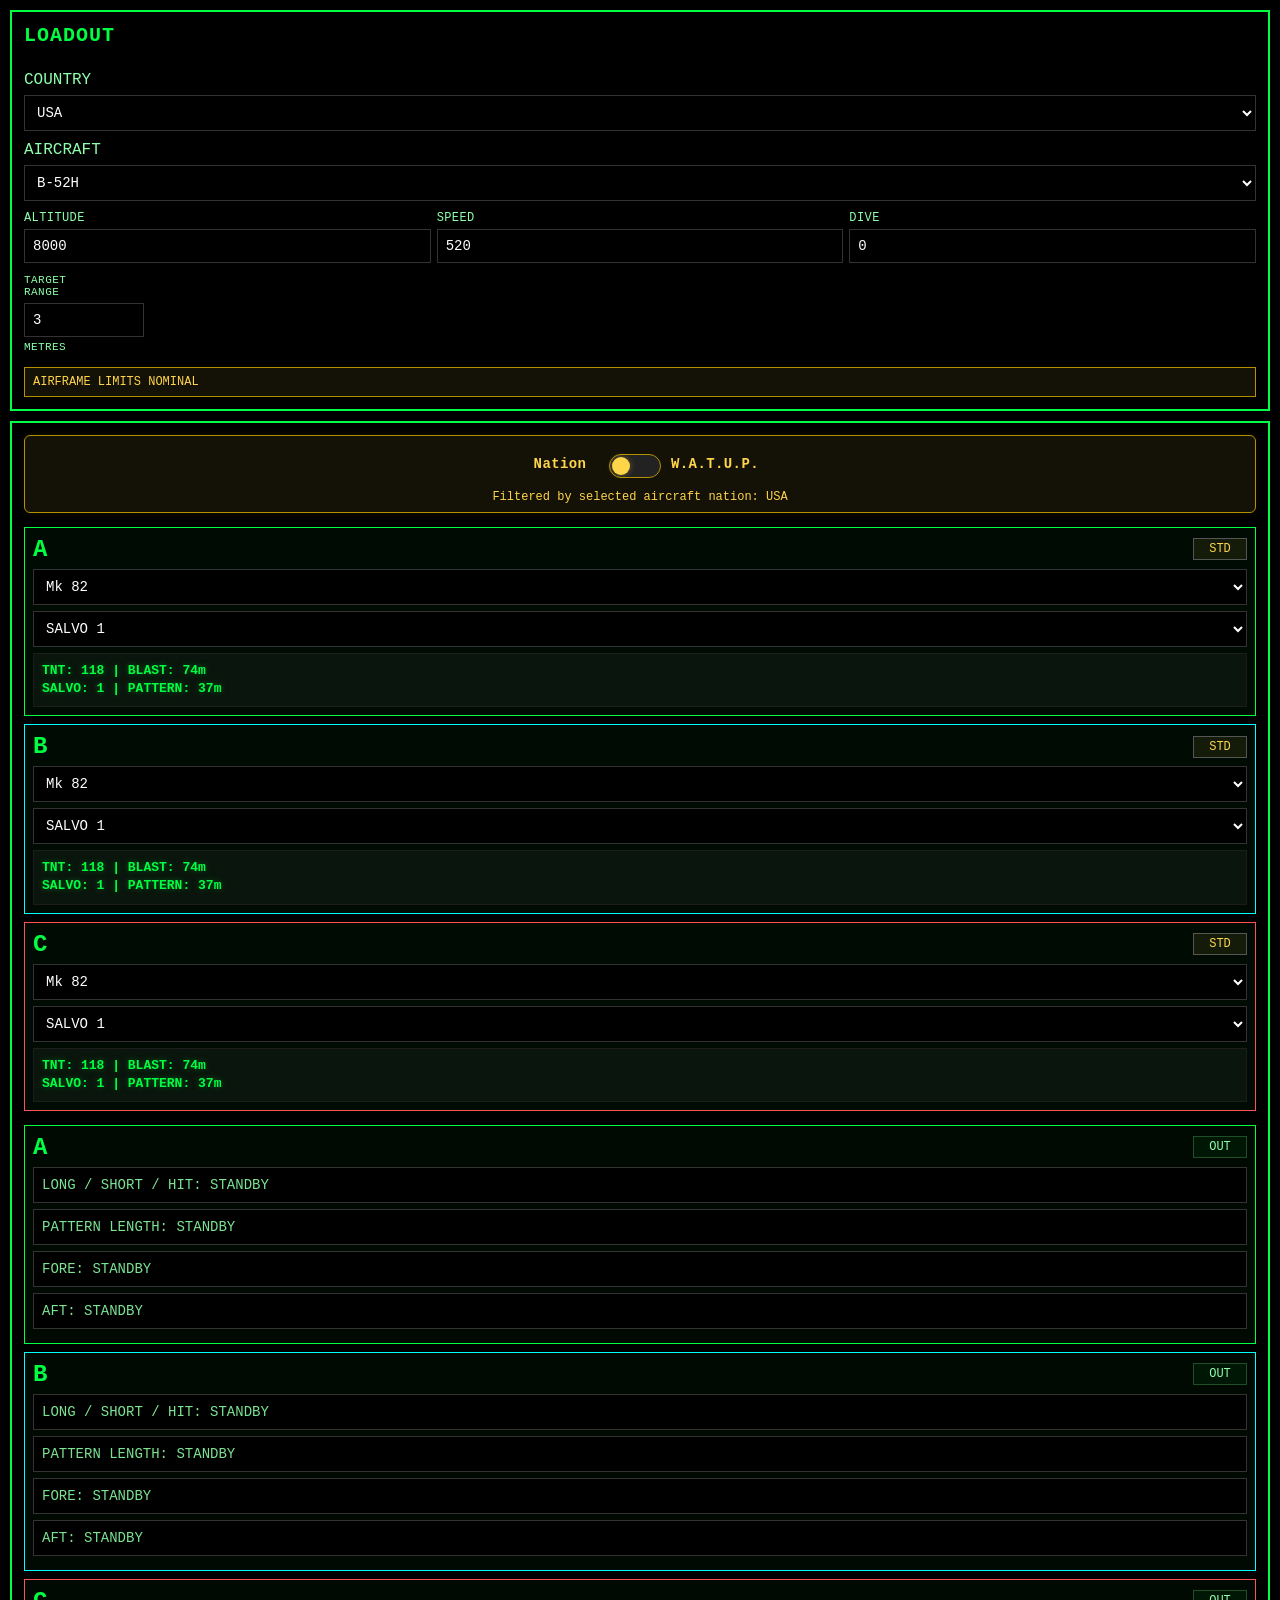
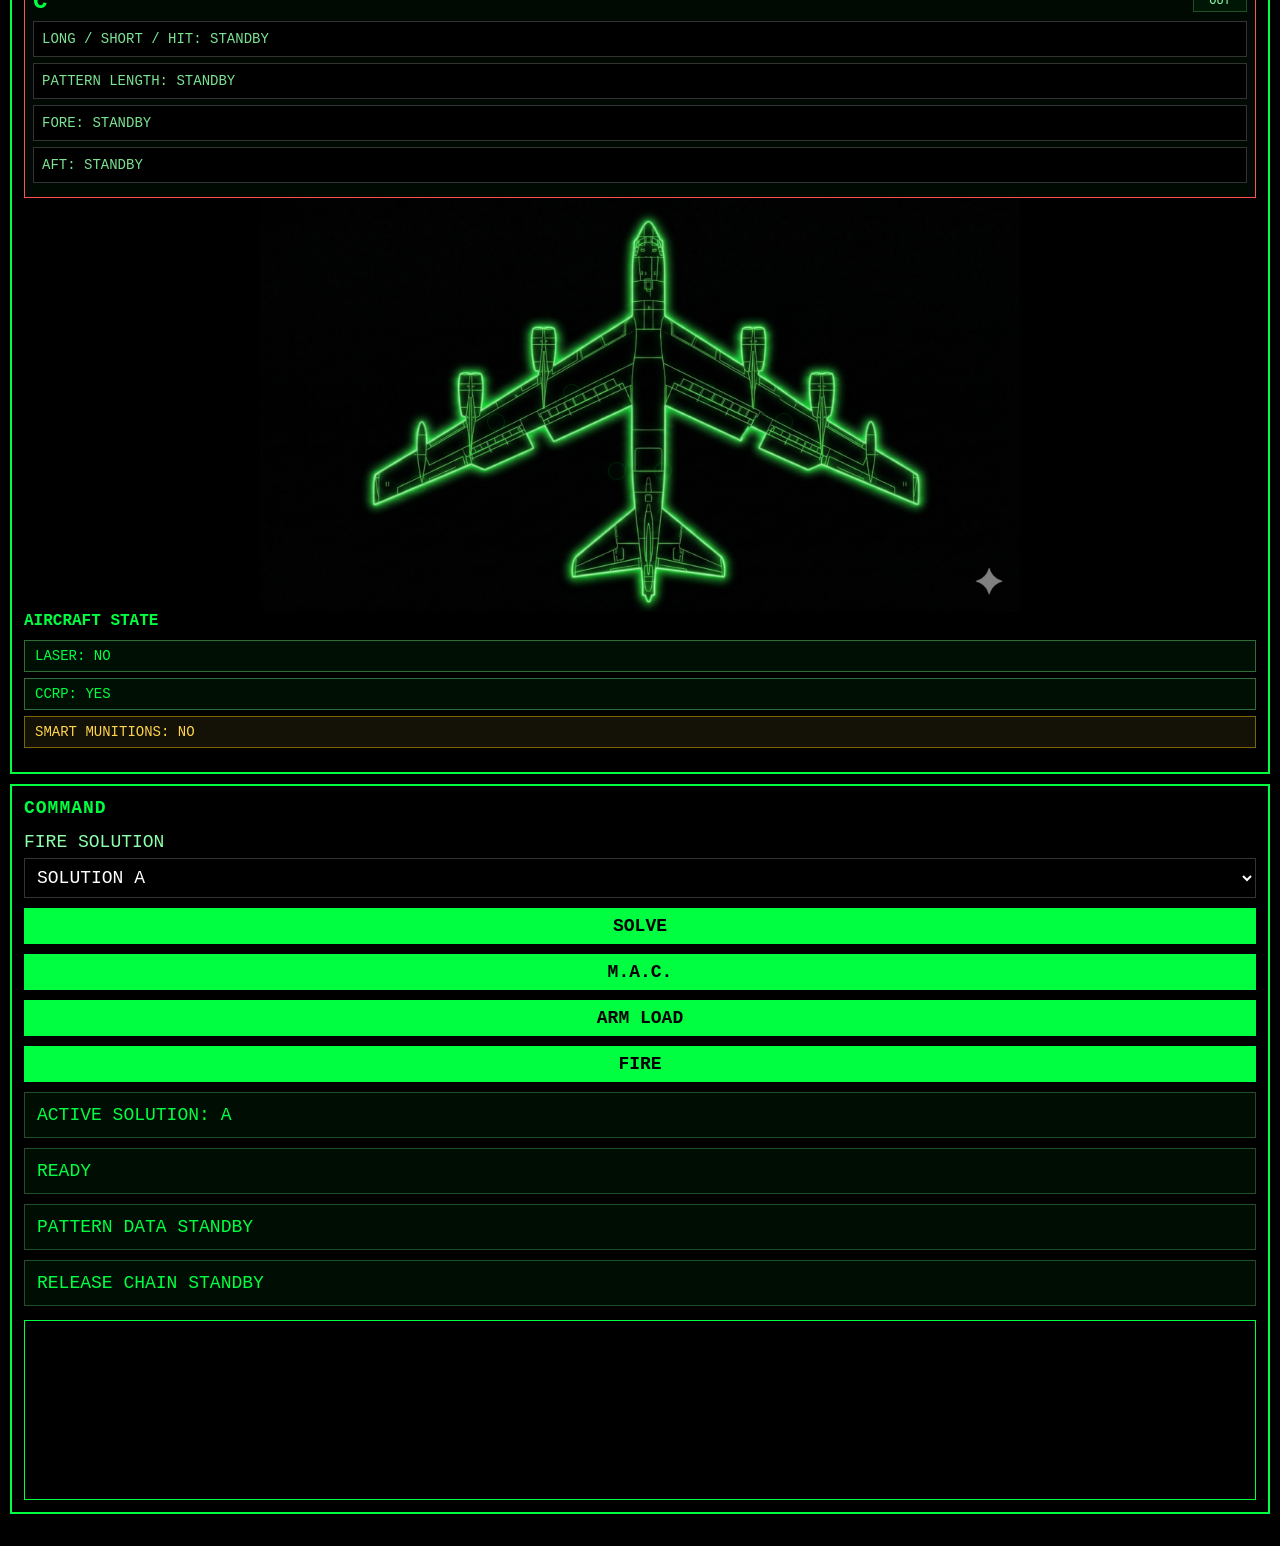
==== commit a6933f4e: "Add files via upload" ====
--- a/index.html
+++ b/index.html
@@ -42,32 +42,136 @@
       </div>
 
       <div id="adv" class="adv">AIRFRAME LIMITS NOMINAL</div>
+    </section>
 
-      <!-- WATUP SWITCH -->
-      <div id="bombModeBar" class="bomb-mode-bar">
-        <div class="bomb-mode-toggle"
-          title="W.A.T.U.P. Mode — Wild Ass Test Un-Pressured: no restrictions, load anything.">
+    <section class="panel center-panel">
 
-          <span>Nation</span>
-
+      <div id="bombModeBar" class="bomb-mode-bar"
+        title="W.A.T.U.P. Mode — Wild Ass Test Un-Pressured: no restrictions, load anything.">
+        <div class="bomb-mode-toggle">
+          <span class="bomb-mode-label bomb-mode-label-left">Nation</span>
           <label class="switch">
             <input type="checkbox" id="watupToggle">
             <span class="slider"></span>
           </label>
+          <span class="bomb-mode-label bomb-mode-label-right">W.A.T.U.P.</span>
+        </div>
+        <div id="bombModeHint" class="bomb-mode-hint">Filtered by selected aircraft nation</div>
+      </div>
 
-          <span>W.A.T.U.P.</span>
+      <div class="solutions">
+        <div class="solution-card sol-a">
+          <div class="solution-head">
+            <span class="solution-title">A</span>
+            <span id="smart-ind-1" class="solution-indicator">STD</span>
+          </div>
+          <select id="bomb1" onchange="syncSolution(1)"></select>
+          <select id="salvo1" onchange="syncSolution(1)"></select>
+          <div id="out1" class="solution-readout">READY</div>
         </div>
 
-        <div id="bombModeHint" class="bomb-mode-hint">
-          Filtered by selected aircraft nation
+        <div class="solution-card sol-b">
+          <div class="solution-head">
+            <span class="solution-title">B</span>
+            <span id="smart-ind-2" class="solution-indicator">STD</span>
+          </div>
+          <select id="bomb2" onchange="syncSolution(2)"></select>
+          <select id="salvo2" onchange="syncSolution(2)"></select>
+          <div id="out2" class="solution-readout">READY</div>
+        </div>
+
+        <div class="solution-card sol-c">
+          <div class="solution-head">
+            <span class="solution-title">C</span>
+            <span id="smart-ind-3" class="solution-indicator">STD</span>
+          </div>
+          <select id="bomb3" onchange="syncSolution(3)"></select>
+          <select id="salvo3" onchange="syncSolution(3)"></select>
+          <div id="out3" class="solution-readout">READY</div>
         </div>
       </div>
 
+      <div class="solutions output-solutions">
+        <div class="solution-card sol-a output-card">
+          <div class="solution-head">
+            <span class="solution-title">A</span>
+            <span class="solution-indicator output-indicator">OUT</span>
+          </div>
+          <div id="outA_result" class="output-slot">LONG / SHORT / HIT: STANDBY</div>
+          <div id="outA_pattern" class="output-slot">PATTERN LENGTH: STANDBY</div>
+          <div id="outA_fore" class="output-slot">FORE: STANDBY</div>
+          <div id="outA_aft" class="output-slot">AFT: STANDBY</div>
+        </div>
+        <div class="solution-card sol-b output-card">
+          <div class="solution-head">
+            <span class="solution-title">B</span>
+            <span class="solution-indicator output-indicator">OUT</span>
+          </div>
+          <div id="outB_result" class="output-slot">LONG / SHORT / HIT: STANDBY</div>
+          <div id="outB_pattern" class="output-slot">PATTERN LENGTH: STANDBY</div>
+          <div id="outB_fore" class="output-slot">FORE: STANDBY</div>
+          <div id="outB_aft" class="output-slot">AFT: STANDBY</div>
+        </div>
+        <div class="solution-card sol-c output-card">
+          <div class="solution-head">
+            <span class="solution-title">C</span>
+            <span class="solution-indicator output-indicator">OUT</span>
+          </div>
+          <div id="outC_result" class="output-slot">LONG / SHORT / HIT: STANDBY</div>
+          <div id="outC_pattern" class="output-slot">PATTERN LENGTH: STANDBY</div>
+          <div id="outC_fore" class="output-slot">FORE: STANDBY</div>
+          <div id="outC_aft" class="output-slot">AFT: STANDBY</div>
+        </div>
+      </div>
+
+      <div class="aircraft-stage">
+        <img src="b52.png" alt="B-52 outline" class="b52">
+        <div id="releaseOverlay" class="release-overlay" aria-hidden="true">
+          <div class="release-point" data-point="1"></div>
+          <div class="release-point" data-point="2"></div>
+          <div class="release-point" data-point="3"></div>
+          <div class="release-point" data-point="4"></div>
+          <div class="release-point" data-point="5"></div>
+          <div class="release-point" data-point="6"></div>
+          <div class="release-point" data-point="7"></div>
+          <div class="release-point" data-point="8"></div>
+        </div>
+      </div>
+
+      <div class="state-panel under-aircraft">
+        <div class="state-title">AIRCRAFT STATE</div>
+        <div id="laser" class="state-badge">LASER: NO</div>
+        <div id="ccrp" class="state-badge">CCRP: YES</div>
+        <div id="smart" class="state-badge smart-off">SMART MUNITIONS: NO</div>
+      </div>
     </section>
 
-    <!-- rest unchanged -->
-    <section class="panel center-panel"></section>
-    <section class="panel right-panel"></section>
+    <section class="panel right-panel">
+      <h2>COMMAND</h2>
+
+      <label for="focus">FIRE SOLUTION</label>
+      <select id="focus" onchange="updateFocus()">
+        <option value="1">SOLUTION A</option>
+        <option value="2">SOLUTION B</option>
+        <option value="3">SOLUTION C</option>
+      </select>
+
+      <button onclick="solve()">SOLVE</button>
+      <button onclick="openMAC()">M.A.C.</button>
+      <button onclick="armLoad()">ARM LOAD</button>
+      <button onclick="fireSolution()">FIRE</button>
+
+      <div id="focusStatus" class="command-box">ACTIVE SOLUTION: A</div>
+      <div id="res" class="command-box">READY</div>
+      <div id="pattern" class="command-box">PATTERN DATA STANDBY</div>
+      <div id="releaseStatus" class="command-box">RELEASE CHAIN STANDBY</div>
+
+      <div class="radar-box">
+        <video id="radarVideo" class="radar-video-panel" autoplay loop muted playsinline>
+          <source src="radar.mp4" type="video/mp4">
+        </video>
+      </div>
+    </section>
   </div>
 
   <script src="script.js"></script>
--- a/style.css
+++ b/style.css
@@ -1,10 +1,404 @@
-
+* { box-sizing: border-box; }
+
+body {
+  margin: 0;
+  background: #000;
+  color: #00ff41;
+  font-family: monospace;
+}
+
+.cockpit {
+  display: grid;
+  grid-template-columns: 300px 1fr 260px;
+  gap: 10px;
+  padding: 10px;
+  min-height: 100vh;
+}
+
+.panel {
+  border: 2px solid #00ff41;
+  background: #000;
+  padding: 12px;
+  position: relative;
+}
+
+h2 {
+  margin: 0 0 14px 0;
+  font-size: 20px;
+  letter-spacing: 1px;
+}
+
+label {
+  display: block;
+  margin: 10px 0 6px;
+  color: #8dffab;
+  font-size: 16px;
+}
+
+input,
+select,
+button {
+  width: 100%;
+  background: #000;
+  color: #fff;
+  border: 1px solid #333;
+  padding: 8px;
+  font-family: inherit;
+  font-size: 14px;
+}
+
+button {
+  margin-top: 10px;
+  background: #00ff41;
+  color: #000;
+  border: none;
+  font-weight: 700;
+  cursor: pointer;
+}
+
+.left-panel {
+  display: flex;
+  flex-direction: column;
+}
+
+.flight-grid {
+  display: grid;
+  grid-template-columns: 1fr 1fr 1fr;
+  gap: 6px;
+  margin-top: 10px;
+}
+
+.grid-item {
+  min-width: 0;
+}
+
+.mini-label {
+  font-size: 12px;
+  color: #8dffab;
+  margin-bottom: 4px;
+  letter-spacing: 0.4px;
+}
+
+.standoff-block {
+  margin-top: 12px;
+  max-width: 120px;
+}
+
+.standoff-label {
+  font-size: 11px;
+  color: #8dffab;
+  line-height: 1.08;
+  margin-bottom: 4px;
+  letter-spacing: 0.45px;
+}
+
+.unit-label {
+  margin-top: 4px;
+  font-size: 11px;
+  color: #8dffab;
+  letter-spacing: 0.4px;
+}
+
+.adv {
+  margin-top: 14px;
+  padding: 7px 8px;
+  border: 1px solid #b39100;
+  color: #ffd54a;
+  background: rgba(255, 213, 74, 0.08);
+  font-size: 12px;
+}
+
+.center-panel {
+  overflow: hidden;
+}
+
+.aircraft-stage {
+  position: relative;
+  width: 100%;
+  max-width: 760px;
+  margin: 0 auto;
+}
+
+.b52 {
+  width: 100%;
+  max-height: 470px;
+  object-fit: contain;
+  display: block;
+  margin: 0 auto;
+}
+
+.release-overlay {
+  position: absolute;
+  inset: 0;
+  pointer-events: none;
+}
+
+.release-point {
+  position: absolute;
+  width: 18px;
+  height: 18px;
+  border: 1px solid rgba(0, 255, 65, 0.55);
+  border-radius: 50%;
+  background: rgba(0, 255, 65, 0.10);
+  box-shadow: 0 0 8px rgba(0, 255, 65, 0.20);
+  opacity: 0.2;
+  transform: translate(-50%, -50%);
+  transition: opacity 0.18s ease, transform 0.18s ease, box-shadow 0.18s ease, background 0.18s ease;
+}
+
+.release-point.armed {
+  opacity: 0.9;
+  background: rgba(255, 213, 74, 0.28);
+  border-color: rgba(255, 213, 74, 0.95);
+  box-shadow: 0 0 12px rgba(255, 213, 74, 0.55);
+}
+
+.release-point.firing {
+  opacity: 1;
+  background: rgba(255, 120, 40, 0.85);
+  border-color: rgba(255, 180, 80, 1);
+  box-shadow: 0 0 18px rgba(255, 120, 40, 0.95);
+  transform: translate(-50%, -50%) scale(1.25);
+}
+
+.release-point.spent {
+  opacity: 0.35;
+  background: rgba(0, 255, 65, 0.06);
+  border-color: rgba(0, 255, 65, 0.35);
+  box-shadow: 0 0 5px rgba(0, 255, 65, 0.15);
+}
+
+.release-point[data-point="1"] { left: 20.8%; top: 69.2%; }
+.release-point[data-point="2"] { left: 31%; top: 54%; }
+.release-point[data-point="3"] { left: 41%; top: 47%; }
+.release-point[data-point="4"] { left: 47%; top: 66%; }
+.release-point[data-point="5"] { left: 53%; top: 66%; }
+.release-point[data-point="6"] { left: 59%; top: 47%; }
+.release-point[data-point="7"] { left: 69%; top: 54%; }
+.release-point[data-point="8"] { left: 80%; top: 68%; }
+
+.state-panel {
+  position: absolute;
+  top: 10px;
+  right: 10px;
+  width: 210px;
+  z-index: 6;
+  text-align: right;
+}
+
+.state-title {
+  margin-bottom: 10px;
+  font-size: 16px;
+  font-weight: 700;
+}
+
+.state-badge {
+  border: 1px solid #2d6d37;
+  padding: 7px 10px;
+  margin-bottom: 6px;
+  background: rgba(0, 255, 65, 0.06);
+  font-size: 14px;
+}
+
+.smart-off {
+  border-color: #7a6400;
+  color: #ffd54a;
+  background: rgba(255, 213, 74, 0.08);
+}
+
+.smart-on {
+  border-color: #00ff41;
+  color: #00ff41;
+  background: rgba(0, 255, 65, 0.08);
+}
+
+.solutions {
+  position: absolute;
+  top: 70px;
+  left: 12px;
+  width: 300px;
+  display: flex;
+  flex-direction: column;
+  gap: 8px;
+  z-index: 5;
+}
+
+.output-solutions {
+  left: auto;
+  right: 12px;
+}
+
+.solution-card {
+  border: 1px solid #00ff41;
+  background: rgba(0, 255, 65, 0.045);
+  padding: 8px;
+  min-height: 176px;
+}
+
+.sol-a { border-color: #00ff41; }
+.sol-b { border-color: #00ffff; }
+.sol-c { border-color: #ff5151; }
+
+.solution-head {
+  display: flex;
+  justify-content: space-between;
+  align-items: center;
+  margin-bottom: 6px;
+}
+
+.solution-title {
+  font-size: 24px;
+  font-weight: 700;
+}
+
+.solution-indicator {
+  min-width: 54px;
+  padding: 3px 6px;
+  text-align: center;
+  font-size: 12px;
+  color: #ffd54a;
+  border: 1px solid #555;
+  background: rgba(255, 213, 74, 0.08);
+}
+
+.solution-indicator.smart {
+  color: #00ff41;
+  border-color: #00ff41;
+  background: rgba(0, 255, 65, 0.08);
+}
+
+.solution-card select {
+  margin-bottom: 6px;
+}
+
+.solution-readout {
+  min-height: 52px;
+  padding: 8px;
+  border: 1px solid #1d1d1d;
+  background: rgba(255,255,255,0.04);
+  font-size: 13px;
+  line-height: 1.4;
+  font-weight: 700;
+  text-shadow: 0 0 6px rgba(0,255,65,0.35);
+}
+
+.output-card {
+  background: rgba(0, 255, 65, 0.035);
+}
+
+.output-indicator {
+  color: #8dffab;
+  border-color: #1f4f28;
+  background: rgba(0, 255, 65, 0.06);
+}
+
+.output-slot {
+  width: 100%;
+  margin-bottom: 6px;
+  background: #000;
+  color: #7be392;
+  border: 1px solid #333;
+  padding: 8px;
+  font-family: inherit;
+  font-size: 14px;
+  min-height: 36px;
+  display: flex;
+  align-items: center;
+}
+
+.output-readout {
+  min-height: 52px;
+  white-space: pre-line;
+}
+
+
+.under-aircraft {
+  top: auto;
+  right: auto;
+  left: 50%;
+  bottom: 182px;
+  transform: translateX(-50%);
+  width: 250px;
+  text-align: center;
+  z-index: 6;
+}
+
+.right-panel h2,
+.right-panel label,
+.right-panel select,
+.right-panel button,
+.command-box {
+  font-size: 18px;
+}
+
+.command-box {
+  border: 1px solid #1f4f28;
+  padding: 12px;
+  margin-top: 10px;
+  min-height: 44px;
+  background: rgba(0, 255, 65, 0.05);
+}
+
+.radar-box {
+  margin-top: 14px;
+  width: 100%;
+  height: 180px;
+  border: 1px solid #00ff41;
+  background: #000;
+  overflow: hidden;
+}
+
+.radar-video-panel {
+  width: 100%;
+  height: 100%;
+  object-fit: cover;
+  display: block;
+  opacity: 0.55;
+  background: #000;
+}
+
+@media (max-width: 1280px) {
+  .cockpit {
+    grid-template-columns: 1fr;
+  }
+
+  .solutions,
+  .output-solutions {
+    position: static;
+    width: 100%;
+    margin-top: 14px;
+  }
+
+  .state-panel,
+  .under-aircraft {
+    position: static;
+    width: 100%;
+    margin-bottom: 12px;
+    transform: none;
+    text-align: left;
+  }
+
+  .flag-anchor {
+    position: static;
+    width: 120px;
+    height: 190px;
+    margin-top: 14px;
+  }
+}
+
+
+/* ===== BOMB MODE BAR ===== */
 .bomb-mode-bar {
-  margin-top: 10px;
-  padding: 8px;
+  width: 300px;
+  margin: 0 0 10px 12px;
+  padding: 8px 10px;
   border: 1px solid #b39100;
+  color: #ffd54a;
   background: rgba(255, 213, 74, 0.08);
-  color: #ffd54a;
+  box-shadow: 0 0 10px rgba(255, 213, 74, 0.08);
+  border-radius: 6px;
+  position: relative;
+  z-index: 7;
 }
 
 .bomb-mode-toggle {
@@ -12,36 +406,76 @@
   align-items: center;
   justify-content: center;
   gap: 10px;
-  font-weight: bold;
+}
+
+.bomb-mode-label {
+  font-size: 14px;
+  font-weight: 700;
+  letter-spacing: 0.4px;
+  user-select: none;
+}
+
+.bomb-mode-label-left,
+.bomb-mode-label-right {
+  min-width: 78px;
+  text-align: center;
+}
+
+.bomb-mode-hint {
+  margin-top: 6px;
+  text-align: center;
+  font-size: 12px;
+  color: #ffd54a;
 }
 
 .switch {
-  width: 50px;
+  position: relative;
+  display: inline-block;
+  width: 52px;
   height: 24px;
-  position: relative;
-}
-
-.switch input { display:none; }
+}
+
+.switch input {
+  opacity: 0;
+  width: 0;
+  height: 0;
+  position: absolute;
+}
 
 .slider {
-  position:absolute;
-  inset:0;
-  background:#333;
-  border-radius:20px;
+  position: absolute;
+  inset: 0;
+  background: #222;
+  border: 1px solid #b39100;
+  border-radius: 999px;
+  cursor: pointer;
+  transition: background 0.18s ease, box-shadow 0.18s ease;
 }
 
 .slider:before {
-  content:"";
-  position:absolute;
-  width:18px;
-  height:18px;
-  top:3px;
-  left:3px;
-  background:#ffd54a;
-  border-radius:50%;
-  transition:0.2s;
-}
-
-input:checked + .slider:before {
-  transform:translateX(26px);
-}
+  content: "";
+  position: absolute;
+  width: 18px;
+  height: 18px;
+  left: 2px;
+  top: 2px;
+  background: #ffd54a;
+  border-radius: 50%;
+  box-shadow: 0 0 6px rgba(255, 213, 74, 0.35);
+  transition: transform 0.18s ease;
+}
+
+.switch input:checked + .slider {
+  background: rgba(255, 213, 74, 0.16);
+}
+
+.switch input:checked + .slider:before {
+  transform: translateX(28px);
+}
+
+@media (max-width: 1280px) {
+  .bomb-mode-bar {
+    width: 100%;
+    margin: 0 0 12px 0;
+  }
+}
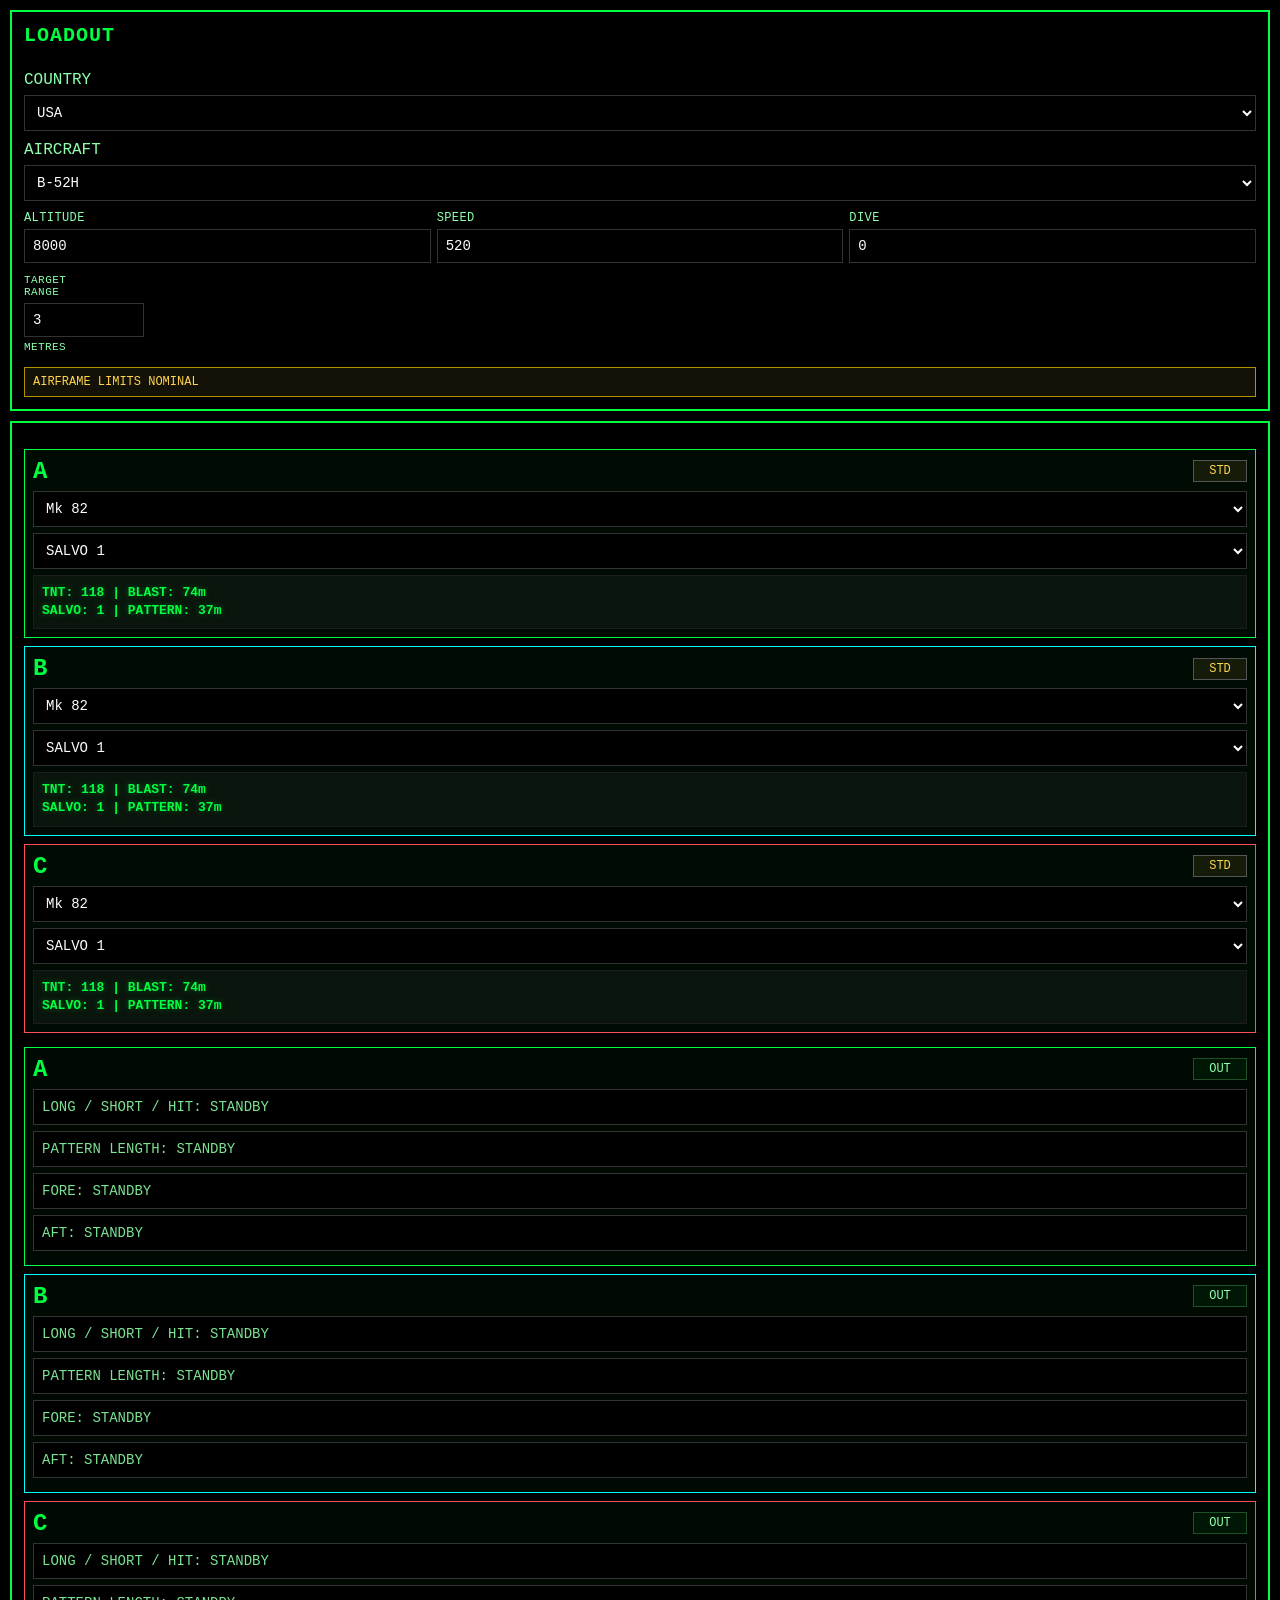
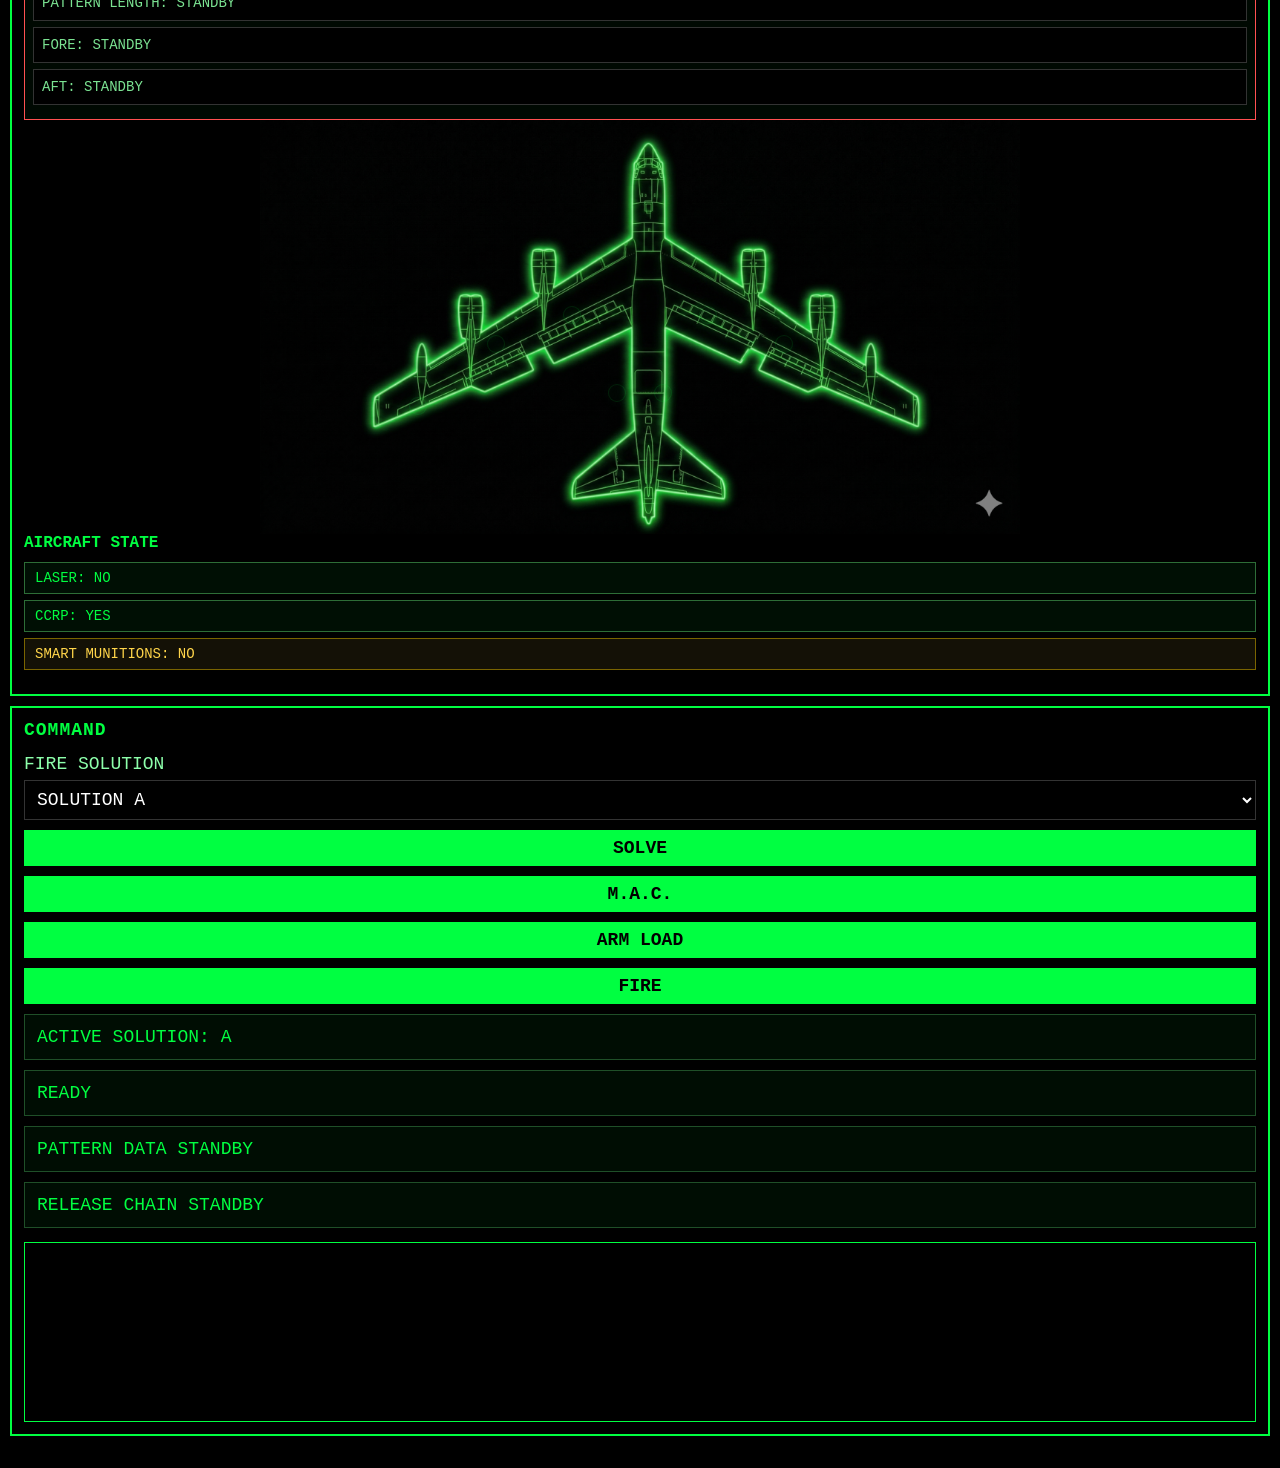
==== commit 3a25c42e: "Add files via upload" ====
--- a/index.html
+++ b/index.html
@@ -45,20 +45,6 @@
     </section>
 
     <section class="panel center-panel">
-
-      <div id="bombModeBar" class="bomb-mode-bar"
-        title="W.A.T.U.P. Mode — Wild Ass Test Un-Pressured: no restrictions, load anything.">
-        <div class="bomb-mode-toggle">
-          <span class="bomb-mode-label bomb-mode-label-left">Nation</span>
-          <label class="switch">
-            <input type="checkbox" id="watupToggle">
-            <span class="slider"></span>
-          </label>
-          <span class="bomb-mode-label bomb-mode-label-right">W.A.T.U.P.</span>
-        </div>
-        <div id="bombModeHint" class="bomb-mode-hint">Filtered by selected aircraft nation</div>
-      </div>
-
       <div class="solutions">
         <div class="solution-card sol-a">
           <div class="solution-head">
--- a/style.css
+++ b/style.css
@@ -385,97 +385,3 @@
     margin-top: 14px;
   }
 }
-
-
-/* ===== BOMB MODE BAR ===== */
-.bomb-mode-bar {
-  width: 300px;
-  margin: 0 0 10px 12px;
-  padding: 8px 10px;
-  border: 1px solid #b39100;
-  color: #ffd54a;
-  background: rgba(255, 213, 74, 0.08);
-  box-shadow: 0 0 10px rgba(255, 213, 74, 0.08);
-  border-radius: 6px;
-  position: relative;
-  z-index: 7;
-}
-
-.bomb-mode-toggle {
-  display: flex;
-  align-items: center;
-  justify-content: center;
-  gap: 10px;
-}
-
-.bomb-mode-label {
-  font-size: 14px;
-  font-weight: 700;
-  letter-spacing: 0.4px;
-  user-select: none;
-}
-
-.bomb-mode-label-left,
-.bomb-mode-label-right {
-  min-width: 78px;
-  text-align: center;
-}
-
-.bomb-mode-hint {
-  margin-top: 6px;
-  text-align: center;
-  font-size: 12px;
-  color: #ffd54a;
-}
-
-.switch {
-  position: relative;
-  display: inline-block;
-  width: 52px;
-  height: 24px;
-}
-
-.switch input {
-  opacity: 0;
-  width: 0;
-  height: 0;
-  position: absolute;
-}
-
-.slider {
-  position: absolute;
-  inset: 0;
-  background: #222;
-  border: 1px solid #b39100;
-  border-radius: 999px;
-  cursor: pointer;
-  transition: background 0.18s ease, box-shadow 0.18s ease;
-}
-
-.slider:before {
-  content: "";
-  position: absolute;
-  width: 18px;
-  height: 18px;
-  left: 2px;
-  top: 2px;
-  background: #ffd54a;
-  border-radius: 50%;
-  box-shadow: 0 0 6px rgba(255, 213, 74, 0.35);
-  transition: transform 0.18s ease;
-}
-
-.switch input:checked + .slider {
-  background: rgba(255, 213, 74, 0.16);
-}
-
-.switch input:checked + .slider:before {
-  transform: translateX(28px);
-}
-
-@media (max-width: 1280px) {
-  .bomb-mode-bar {
-    width: 100%;
-    margin: 0 0 12px 0;
-  }
-}
